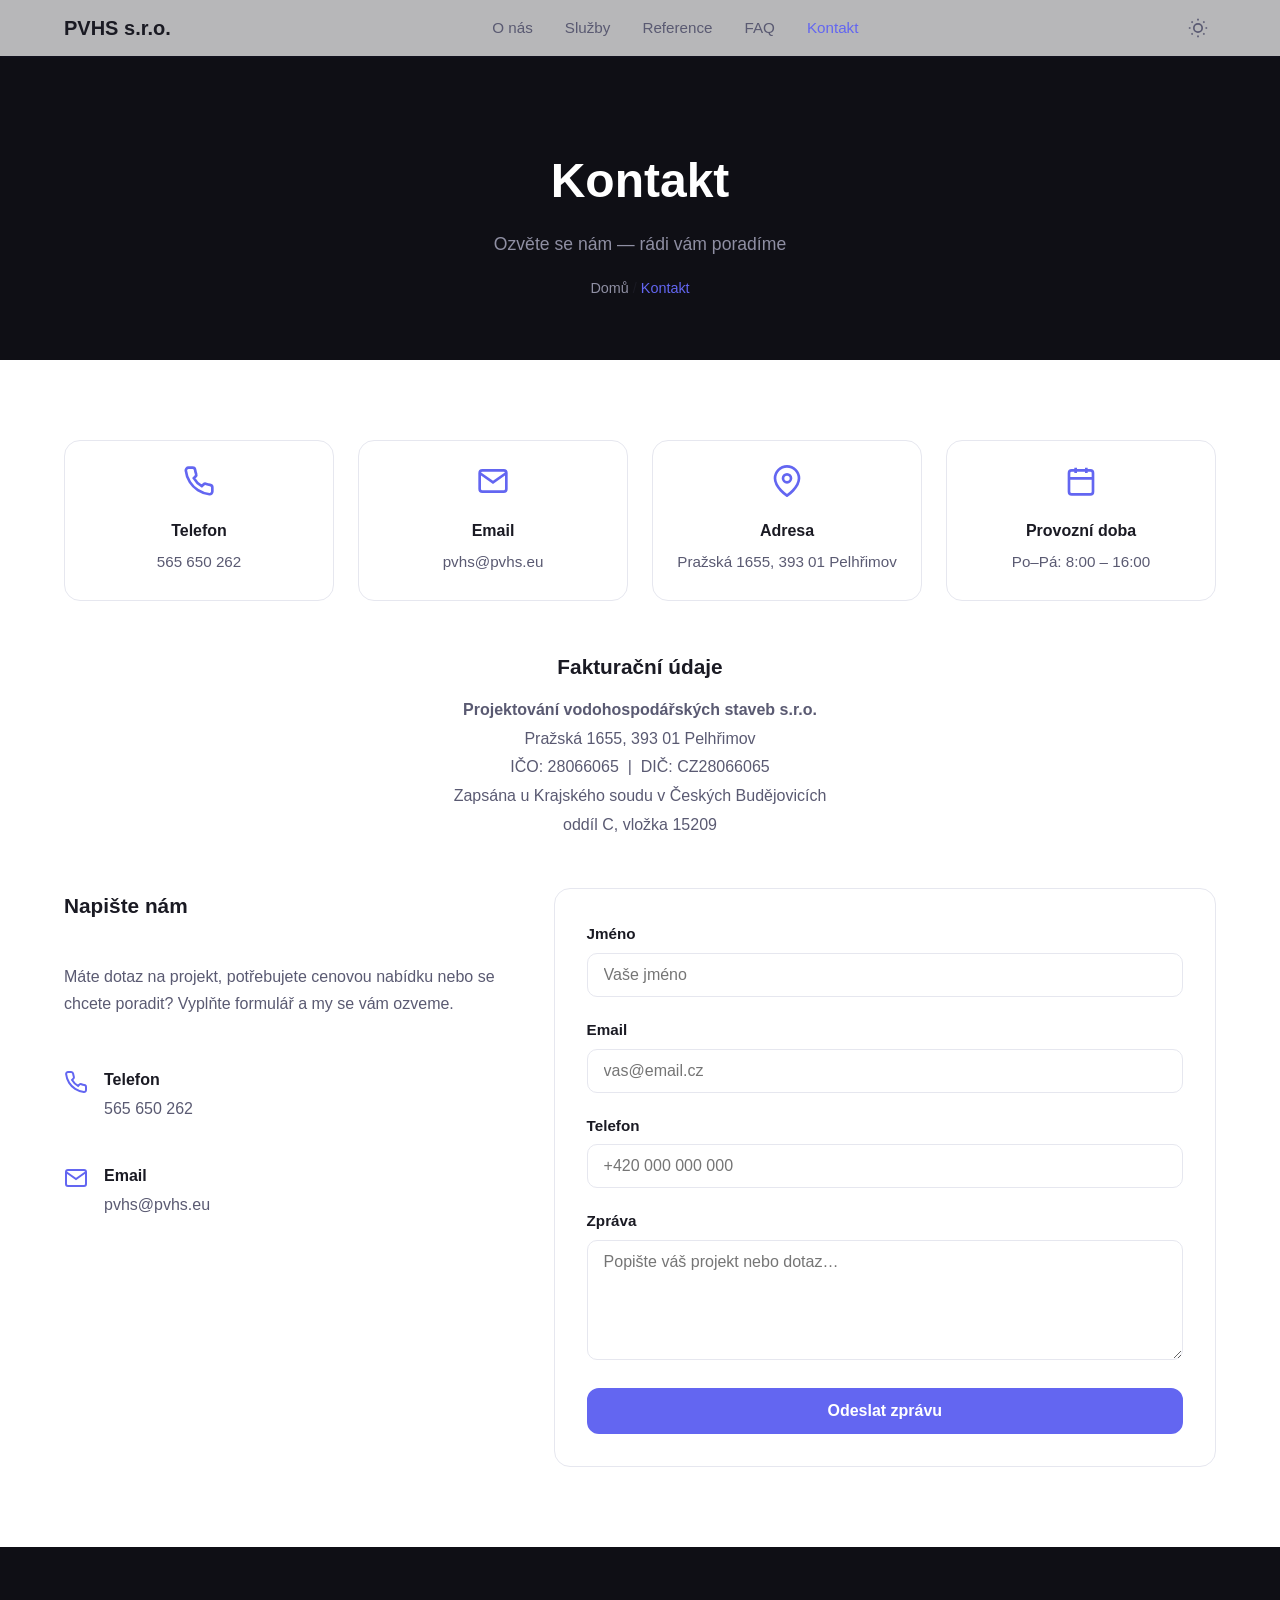
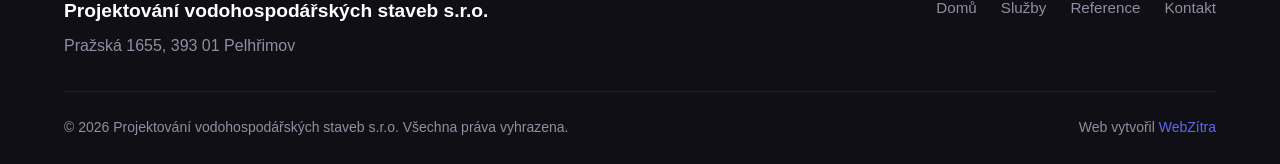
==== kontakt.html @ a027e767 "Demo: Vytvořen web pro Projektování vodohospodářských staveb s.r.o. - index.html: reálný obsah PVHS " ====
<!DOCTYPE html>
<html lang="cs">
<head>
    <meta charset="UTF-8">
    <meta name="viewport" content="width=device-width, initial-scale=1.0">
    <title>Kontakt — PVHS s.r.o.</title>
    <meta name="description" content="Kontaktujte Projektování vodohospodářských staveb s.r.o. — Pražská 1655, Pelhřimov. Telefon: 565 650 262, email: pvhs@pvhs.eu.">

    <meta property="og:title" content="Kontakt — PVHS s.r.o.">
    <meta property="og:description" content="Kontaktujte nás — Pražská 1655, Pelhřimov. Tel: 565 650 262.">
    <meta property="og:type" content="website">
    <meta property="og:url" content="https://wz-demo-projektovani-vodohospodarskych.netlify.app/kontakt.html">
    <meta property="og:locale" content="cs_CZ">

    <link rel="icon" href="favicon.svg" type="image/svg+xml">
    <meta name="theme-color" content="#6366f1">
    <link rel="stylesheet" href="css/style.css">

    <script>
        (function(){var t=localStorage.getItem('theme');if(t==='dark'||(t!=='light'&&matchMedia('(prefers-color-scheme:dark)').matches))document.documentElement.setAttribute('data-theme','dark')})();
    </script>
</head>
<body>
    <a href="#main" class="skip-nav">Přeskočit na obsah</a>

    <!-- ═══ NAVBAR ═══ -->
    <nav class="navbar scrolled" id="navbar">
        <div class="container nav-container">
            <a href="/" class="nav-logo">PVHS s.r.o.</a>
            <ul class="nav-menu" id="nav-menu">
                <li><a href="/#o-nas" class="nav-link">O&nbsp;nás</a></li>
                <li><a href="/#sluzby" class="nav-link">Služby</a></li>
                <li><a href="reference.html" class="nav-link">Reference</a></li>
                <li><a href="/#faq" class="nav-link">FAQ</a></li>
                <li><a href="kontakt.html" class="nav-link" style="color: var(--primary)">Kontakt</a></li>
            </ul>
            <div class="nav-actions">
                <button class="theme-toggle" id="theme-toggle" aria-label="Přepnout tmavý/světlý režim">
                    <svg class="icon-sun" width="20" height="20" viewBox="0 0 24 24" fill="none" stroke="currentColor" stroke-width="2"><circle cx="12" cy="12" r="5"/><path d="M12 1v2M12 21v2M4.22 4.22l1.42 1.42M18.36 18.36l1.42 1.42M1 12h2M21 12h2M4.22 19.78l1.42-1.42M18.36 5.64l1.42-1.42"/></svg>
                    <svg class="icon-moon" width="20" height="20" viewBox="0 0 24 24" fill="none" stroke="currentColor" stroke-width="2"><path d="M21 12.79A9 9 0 1111.21 3a7 7 0 009.79 9.79z"/></svg>
                </button>
                <button class="nav-toggle" id="nav-toggle" aria-label="Menu">
                    <span></span><span></span><span></span>
                </button>
            </div>
        </div>
    </nav>

    <!-- ═══ PAGE HEADER ═══ -->
    <header class="page-header">
        <div class="container">
            <h1>Kontakt</h1>
            <p>Ozvěte se nám — rádi vám poradíme</p>
            <div class="breadcrumb">
                <a href="/">Domů</a> / <span>Kontakt</span>
            </div>
        </div>
    </header>

    <!-- ═══ MAIN ═══ -->
    <main class="section" id="main">
        <div class="container">
            <!-- Contact detail cards -->
            <div class="contact-details">
                <div class="contact-detail-card" data-animate>
                    <svg width="32" height="32" viewBox="0 0 24 24" fill="none" stroke="currentColor" stroke-width="2"><path d="M22 16.92v3a2 2 0 01-2.18 2 19.79 19.79 0 01-8.63-3.07 19.5 19.5 0 01-6-6 19.79 19.79 0 01-3.07-8.67A2 2 0 014.11 2h3a2 2 0 012 1.72c.127.96.361 1.903.7 2.81a2 2 0 01-.45 2.11L8.09 9.91a16 16 0 006 6l1.27-1.27a2 2 0 012.11-.45c.907.339 1.85.573 2.81.7A2 2 0 0122 16.92z"/></svg>
                    <strong>Telefon</strong>
                    <a href="tel:+420565650262">565 650 262</a>
                </div>
                <div class="contact-detail-card" data-animate>
                    <svg width="32" height="32" viewBox="0 0 24 24" fill="none" stroke="currentColor" stroke-width="2"><path d="M4 4h16c1.1 0 2 .9 2 2v12c0 1.1-.9 2-2 2H4c-1.1 0-2-.9-2-2V6c0-1.1.9-2 2-2z"/><path d="M22 6l-10 7L2 6"/></svg>
                    <strong>Email</strong>
                    <a href="mailto:pvhs@pvhs.eu">pvhs@pvhs.eu</a>
                </div>
                <div class="contact-detail-card" data-animate>
                    <svg width="32" height="32" viewBox="0 0 24 24" fill="none" stroke="currentColor" stroke-width="2"><path d="M21 10c0 7-9 13-9 13s-9-6-9-13a9 9 0 0118 0z"/><circle cx="12" cy="10" r="3"/></svg>
                    <strong>Adresa</strong>
                    <span>Pražská 1655, 393&nbsp;01 Pelhřimov</span>
                </div>
                <div class="contact-detail-card" data-animate>
                    <svg width="32" height="32" viewBox="0 0 24 24" fill="none" stroke="currentColor" stroke-width="2"><rect x="3" y="4" width="18" height="18" rx="2"/><path d="M16 2v4M8 2v4M3 10h18"/></svg>
                    <strong>Provozní doba</strong>
                    <span>Po–Pá: 8:00 – 16:00</span>
                </div>
            </div>

            <!-- Firemní údaje -->
            <div style="max-width: 600px; margin: 0 auto 48px; text-align: center;">
                <h2 style="font-size: 1.3rem; margin-bottom: 12px;">Fakturační údaje</h2>
                <p style="color: var(--text-muted); line-height: 1.8;">
                    <strong>Projektování vodohospodářských staveb s.r.o.</strong><br>
                    Pražská 1655, 393&nbsp;01 Pelhřimov<br>
                    IČO: 28066065 &nbsp;|&nbsp; DIČ: CZ28066065<br>
                    Zapsána u&nbsp;Krajského soudu v&nbsp;Českých Budějovicích<br>
                    oddíl C, vložka 15209
                </p>
            </div>

            <!-- Contact form -->
            <div class="contact-grid">
                <div class="contact-info">
                    <h2 style="font-size: 1.3rem; margin-bottom: 16px;">Napište nám</h2>
                    <p style="color: var(--text-muted); margin-bottom: 24px;">Máte dotaz na projekt, potřebujete cenovou nabídku nebo se chcete poradit? Vyplňte formulář a&nbsp;my se vám ozveme.</p>
                    <div class="contact-item">
                        <svg width="24" height="24" viewBox="0 0 24 24" fill="none" stroke="currentColor" stroke-width="2"><path d="M22 16.92v3a2 2 0 01-2.18 2 19.79 19.79 0 01-8.63-3.07 19.5 19.5 0 01-6-6 19.79 19.79 0 01-3.07-8.67A2 2 0 014.11 2h3a2 2 0 012 1.72c.127.96.361 1.903.7 2.81a2 2 0 01-.45 2.11L8.09 9.91a16 16 0 006 6l1.27-1.27a2 2 0 012.11-.45c.907.339 1.85.573 2.81.7A2 2 0 0122 16.92z"/></svg>
                        <div>
                            <strong>Telefon</strong>
                            <a href="tel:+420565650262">565 650 262</a>
                        </div>
                    </div>
                    <div class="contact-item" style="margin-top: 16px;">
                        <svg width="24" height="24" viewBox="0 0 24 24" fill="none" stroke="currentColor" stroke-width="2"><path d="M4 4h16c1.1 0 2 .9 2 2v12c0 1.1-.9 2-2 2H4c-1.1 0-2-.9-2-2V6c0-1.1.9-2 2-2z"/><path d="M22 6l-10 7L2 6"/></svg>
                        <div>
                            <strong>Email</strong>
                            <a href="mailto:pvhs@pvhs.eu">pvhs@pvhs.eu</a>
                        </div>
                    </div>
                </div>
                <form class="contact-form" name="demo-kontakt" method="POST" data-netlify="true" netlify-honeypot="bot-field">
                    <input type="hidden" name="bot-field">
                    <input type="hidden" name="form-name" value="demo-kontakt">
                    <div class="form-group">
                        <label for="name">Jméno</label>
                        <input type="text" id="name" name="name" required placeholder="Vaše jméno">
                    </div>
                    <div class="form-group">
                        <label for="email">Email</label>
                        <input type="email" id="email" name="email" required placeholder="vas@email.cz">
                    </div>
                    <div class="form-group">
                        <label for="phone">Telefon</label>
                        <input type="tel" id="phone" name="phone" placeholder="+420 000 000 000">
                    </div>
                    <div class="form-group">
                        <label for="message">Zpráva</label>
                        <textarea id="message" name="message" rows="5" required placeholder="Popište váš projekt nebo dotaz…"></textarea>
                    </div>
                    <button type="submit" class="btn btn-primary btn-full">Odeslat zprávu</button>
                </form>
            </div>
        </div>
    </main>

    <!-- ═══ FOOTER ═══ -->
    <footer class="footer">
        <div class="container">
            <div class="footer-content">
                <div class="footer-brand">
                    <strong>Projektování vodohospodářských staveb s.r.o.</strong>
                    <p>Pražská 1655, 393&nbsp;01 Pelhřimov</p>
                </div>
                <div class="footer-links">
                    <a href="/">Domů</a>
                    <a href="/#sluzby">Služby</a>
                    <a href="reference.html">Reference</a>
                    <a href="kontakt.html">Kontakt</a>
                </div>
            </div>
            <div class="footer-bottom">
                <p>&copy; 2026 Projektování vodohospodářských staveb s.r.o. Všechna práva vyhrazena.</p>
                <p class="footer-credit">Web vytvořil <a href="https://webzitra.cz" target="_blank" rel="noopener">WebZítra</a></p>
            </div>
        </div>
    </footer>

    <script src="js/main.js"></script>
</body>
</html>
---- css/style.css ----
/* ═══ FIRMA TEMPLATE — WebZítra ═══ */
/* Production-ready, Lighthouse 90+, mobile-first, dark/light mode */

/* ── CSS Custom Properties ── */
:root {
    /* Primary colors */
    --primary: #6366f1;
    --primary-hover: #3438ed;
    --primary-light: rgba(99, 102, 241, 0.10);
    --primary-glow: rgba(99, 102, 241, 0.25);
    --primary-dark: #1419e4;
    --primary-rgb: 99, 102, 241;
    --primary-accessible: #5e61f1;

    /* Light theme */
    --bg: #ffffff;
    --bg-alt: #f6f6f9;
    --bg-dark: #0f0f15;
    --bg-dark-2: #1a1a23;
    --surface: #ffffff;
    --surface-glass: rgba(255, 255, 255, 0.7);
    --text: #1a1a23;
    --text-muted: #5a5a72;
    --text-dark: #e7e7ee;
    --text-dark-muted: #8f8fa3;
    --text-on-primary: #ffffff;
    --border: #e6e7ef;
    --border-glass: rgba(99, 102, 241, 0.08);
    --white: #ffffff;

    /* Typography */
    --font: -apple-system, BlinkMacSystemFont, 'Segoe UI', Roboto, sans-serif;
    --font-mono: 'SF Mono', Monaco, 'Cascadia Code', monospace;

    /* Spacing */
    --section-pad: 80px;
    --container-max: 1200px;

    /* Transitions */
    --transition: 0.3s ease;

    /* Shadows */
    --shadow-sm: 0 1px 3px rgba(99, 102, 241, 0.06);
    --shadow-md: 0 4px 16px rgba(99, 102, 241, 0.08);
    --shadow-lg: 0 12px 32px rgba(99, 102, 241, 0.12);
    --shadow-card: 0 4px 24px rgba(0, 0, 0, 0.06);

    /* Glows */
    --glow-button: 0 8px 24px rgba(99, 102, 241, 0.35);
    --glow-button-sm: 0 0 20px rgba(99, 102, 241, 0.15);
}

/* ── Dark Theme ── */
[data-theme="dark"] {
    --bg: #0f0f15;
    --bg-alt: #1a1a23;
    --surface: #1a1a23;
    --surface-glass: rgba(26, 26, 35, 0.75);
    --text: #e7e7ee;
    --text-muted: #8f8fa3;
    --border: rgba(99, 102, 241, 0.08);
    --border-glass: rgba(99, 102, 241, 0.15);
    --shadow-sm: 0 1px 3px rgba(0, 0, 0, 0.3);
    --shadow-md: 0 4px 16px rgba(0, 0, 0, 0.3);
    --shadow-lg: 0 12px 32px rgba(0, 0, 0, 0.4);
    --shadow-card: 0 4px 24px rgba(0, 0, 0, 0.25);
}

/* ── Reset ── */
*, *::before, *::after { margin: 0; padding: 0; box-sizing: border-box; }
html { scroll-behavior: smooth; scroll-padding-top: 80px; }
body {
    font-family: var(--font);
    line-height: 1.7;
    color: var(--text);
    background: var(--bg);
    transition: background var(--transition), color var(--transition);
    -webkit-font-smoothing: antialiased;
}
img { max-width: 100%; height: auto; display: block; }
a { color: var(--primary); text-decoration: none; transition: color var(--transition); }
a:hover { color: var(--primary-hover); }

/* ── Container ── */
.container { max-width: var(--container-max); margin: 0 auto; padding: 0 24px; }

/* ── Buttons ── */
.btn {
    display: inline-flex;
    align-items: center;
    justify-content: center;
    gap: 8px;
    padding: 12px 28px;
    border-radius: 12px;
    font-size: 1rem;
    font-weight: 600;
    border: 2px solid transparent;
    cursor: pointer;
    transition: all var(--transition);
    text-decoration: none;
}
.btn-primary { background: var(--primary); color: var(--text-on-primary); border-color: var(--primary); }
.btn-primary:hover { background: var(--primary-hover); border-color: var(--primary-hover); color: var(--text-on-primary); transform: translateY(-2px); box-shadow: 0 8px 24px var(--glow-button); }
.btn-outline { background: transparent; color: var(--primary); border-color: var(--primary); }
.btn-outline:hover { background: var(--primary); color: var(--text-on-primary); transform: translateY(-2px); }
.btn-full { width: 100%; }
.btn-small { padding: 8px 16px; font-size: 0.875rem; border-radius: 8px; }

/* ═══ NAVBAR ═══ */
.navbar {
    position: fixed;
    top: 0;
    left: 0;
    right: 0;
    z-index: 1000;
    padding: 16px 0;
    transition: all var(--transition);
    background: transparent;
}
.navbar.scrolled {
    background: var(--surface-glass);
    backdrop-filter: blur(16px);
    -webkit-backdrop-filter: blur(16px);
    box-shadow: var(--shadow-sm);
    padding: 10px 0;
}
[data-theme="dark"] .navbar.scrolled {
    background: var(--surface-glass);
}
.nav-container { display: flex; align-items: center; justify-content: space-between; }
.nav-logo { font-size: 1.25rem; font-weight: 800; color: var(--text); }
.nav-logo:hover { color: var(--primary); }
.nav-menu { display: flex; list-style: none; gap: 32px; }
.nav-link { color: var(--text-muted); font-weight: 500; font-size: 0.95rem; transition: color var(--transition); }
.nav-link:hover { color: var(--primary); }
.nav-actions { display: flex; align-items: center; gap: 8px; }

/* Theme Toggle */
.theme-toggle {
    background: none;
    border: none;
    cursor: pointer;
    color: var(--text-muted);
    padding: 8px;
    border-radius: 8px;
    transition: all var(--transition);
    display: flex;
    align-items: center;
}
.theme-toggle:hover { color: var(--primary); background: var(--primary-light); }
.icon-moon { display: none; }
[data-theme="dark"] .icon-sun { display: none; }
[data-theme="dark"] .icon-moon { display: block; }

/* Hamburger */
.nav-toggle {
    display: none;
    flex-direction: column;
    gap: 5px;
    background: none;
    border: none;
    cursor: pointer;
    padding: 8px;
}
.nav-toggle span { display: block; width: 24px; height: 2px; background: var(--text); transition: all var(--transition); border-radius: 2px; }
.nav-toggle.active span:nth-child(1) { transform: rotate(45deg) translate(5px, 5px); }
.nav-toggle.active span:nth-child(2) { opacity: 0; }
.nav-toggle.active span:nth-child(3) { transform: rotate(-45deg) translate(5px, -5px); }

/* ═══ HERO ═══ */
.hero {
    min-height: 100vh;
    display: flex;
    align-items: center;
    padding: 120px 0 80px;
    background: linear-gradient(to bottom, rgba(15, 15, 21, 0.5), rgba(15, 15, 21, 0.75)), url('../img/photo-7.jpg') center/cover no-repeat;
    position: relative;
}
.hero-content { max-width: 700px; }
.hero-title { font-size: clamp(2.5rem, 6vw, 4rem); font-weight: 800; line-height: 1.1; margin-bottom: 16px; color: #fff; }
.hero-subtitle { font-size: clamp(1.1rem, 2vw, 1.4rem); color: var(--primary); font-weight: 600; margin-bottom: 16px; }
[data-theme="dark"] .hero-subtitle { color: #a5b4fc; }
.hero-text { font-size: 1.1rem; color: rgba(255, 255, 255, 0.8); margin-bottom: 32px; max-width: 560px; }
.hero-cta { display: flex; gap: 16px; flex-wrap: wrap; }
.hero .btn-outline { color: #fff; border-color: rgba(255, 255, 255, 0.5); }
.hero .btn-outline:hover { background: #fff; color: var(--primary); border-color: #fff; }

/* ═══ SECTIONS ═══ */
.section { padding: var(--section-pad) 0; }
.section-dark { background: var(--bg-dark); color: var(--text-dark); }
.section-title { font-size: clamp(1.8rem, 4vw, 2.5rem); font-weight: 800; text-align: center; margin-bottom: 8px; }
.section-dark .section-title { color: var(--white); }
.section-subtitle { text-align: center; color: var(--text-muted); font-size: 1.1rem; margin-bottom: 48px; }
.section-dark .section-subtitle { color: var(--text-dark-muted); }

/* ═══ ABOUT ═══ */
.about-grid { display: grid; grid-template-columns: 1fr 1fr; gap: 48px; align-items: center; }
.about-text p { color: var(--text-muted); margin-bottom: 16px; font-size: 1.05rem; }
.about-stats { display: flex; gap: 32px; margin-top: 32px; }
.stat { text-align: center; }
.stat-number { display: block; font-size: 2rem; font-weight: 800; color: var(--primary); }
.stat-label { font-size: 0.875rem; color: var(--text-muted); }
.about-image img { border-radius: 16px; box-shadow: var(--shadow-lg); }

/* ═══ SERVICES ═══ */
.services-grid { display: grid; grid-template-columns: repeat(3, 1fr); gap: 24px; }
.service-card {
    background: var(--bg-dark-2);
    border: 1px solid rgba(99, 102, 241, 0.15);
    border-radius: 16px;
    padding: 32px;
    transition: all var(--transition);
    position: relative;
    overflow: hidden;
}
.service-card::before {
    content: '';
    position: absolute;
    inset: 0;
    border-radius: 16px;
    background: radial-gradient(circle at 50% 0%, var(--primary-glow) 0%, transparent 60%);
    opacity: 0;
    transition: opacity var(--transition);
}
.service-card:hover { border-color: var(--primary); transform: translateY(-4px); box-shadow: var(--shadow-lg); }
.service-card:hover::before { opacity: 1; }
.service-icon { color: var(--primary); margin-bottom: 16px; }
.service-card h3 { color: var(--white); font-size: 1.2rem; margin-bottom: 8px; position: relative; }
.service-card p { color: var(--text-dark-muted); font-size: 0.95rem; line-height: 1.6; position: relative; }

/* ═══ PORTFOLIO ═══ */
.portfolio-grid { display: grid; grid-template-columns: repeat(3, 1fr); gap: 24px; }
.portfolio-card {
    border-radius: 16px;
    overflow: hidden;
    background: var(--surface);
    border: 1px solid var(--border);
    transition: all var(--transition);
}
.portfolio-card:hover { transform: translateY(-4px); box-shadow: var(--shadow-lg); }
.portfolio-card img { width: 100%; aspect-ratio: 3/2; object-fit: cover; }
.portfolio-info { padding: 20px; }
.portfolio-info h3 { font-size: 1.1rem; margin-bottom: 4px; }
.portfolio-info p { color: var(--text-muted); font-size: 0.9rem; }

/* ═══ FAQ ═══ */
.faq-list { max-width: 720px; margin: 0 auto; }
.faq-item {
    border: 1px solid rgba(99, 102, 241, 0.15);
    border-radius: 12px;
    margin-bottom: 12px;
    overflow: hidden;
    transition: all var(--transition);
}
.faq-item[open] { border-color: var(--primary); }
.faq-question {
    padding: 20px 24px;
    font-weight: 600;
    cursor: pointer;
    list-style: none;
    display: flex;
    align-items: center;
    justify-content: space-between;
    color: var(--white);
}
.faq-question::-webkit-details-marker { display: none; }
.faq-question::after { content: '+'; font-size: 1.5rem; color: var(--primary); transition: transform var(--transition); }
.faq-item[open] .faq-question::after { content: '−'; }
.faq-answer { padding: 0 24px 20px; color: var(--text-dark-muted); }

/* ═══ CONTACT ═══ */
.contact-grid { display: grid; grid-template-columns: 1fr 1.5fr; gap: 48px; }
.contact-info { display: flex; flex-direction: column; gap: 24px; }
.contact-item { display: flex; align-items: flex-start; gap: 16px; }
.contact-item svg { color: var(--primary); flex-shrink: 0; margin-top: 4px; }
.contact-item strong { display: block; margin-bottom: 2px; }
.contact-item a { color: var(--text-muted); }
.contact-item span { color: var(--text-muted); }
.contact-form {
    background: var(--surface);
    border: 1px solid var(--border);
    border-radius: 16px;
    padding: 32px;
}
.form-group { margin-bottom: 20px; }
.form-group label { display: block; font-weight: 600; margin-bottom: 6px; font-size: 0.95rem; }
.form-group input,
.form-group textarea {
    width: 100%;
    padding: 12px 16px;
    border: 1px solid var(--border);
    border-radius: 10px;
    font-size: 1rem;
    font-family: var(--font);
    background: var(--bg);
    color: var(--text);
    transition: border-color var(--transition);
}
.form-group input:focus,
.form-group textarea:focus { outline: none; border-color: var(--primary); box-shadow: 0 0 0 3px var(--primary-light); }
.form-group textarea { resize: vertical; min-height: 120px; }

/* ═══ FOOTER ═══ */
.footer { background: var(--bg-dark); color: var(--text-dark-muted); padding: 48px 0 24px; }
.footer-content { display: flex; justify-content: space-between; align-items: flex-start; margin-bottom: 32px; }
.footer-brand strong { color: var(--white); font-size: 1.2rem; display: block; margin-bottom: 4px; }
.footer-links { display: flex; gap: 24px; }
.footer-links a { color: var(--text-dark-muted); font-size: 0.95rem; }
.footer-links a:hover { color: var(--primary); }
.footer-bottom { border-top: 1px solid rgba(99, 102, 241, 0.15); padding-top: 24px; display: flex; justify-content: space-between; font-size: 0.875rem; }
.footer-credit a { color: var(--primary); }

/* ═══ COOKIE BANNER ═══ */
.cookie-banner {
    position: fixed;
    bottom: 24px;
    left: 24px;
    right: 24px;
    max-width: 480px;
    background: var(--surface);
    border: 1px solid var(--border);
    border-radius: 16px;
    padding: 20px 24px;
    box-shadow: var(--shadow-lg);
    z-index: 10000;
    display: flex;
    flex-direction: column;
    gap: 12px;
}
.cookie-banner p { font-size: 0.9rem; color: var(--text-muted); }
.cookie-actions { display: flex; gap: 8px; }

/* ═══ ACCESSIBILITY ═══ */
.btn:focus-visible, .nav-link:focus-visible, .theme-toggle:focus-visible, .nav-toggle:focus-visible {
    outline: 2px solid var(--primary);
    outline-offset: 2px;
}
a:focus-visible {
    outline: 2px solid var(--primary);
    outline-offset: 2px;
    border-radius: 2px;
}
.skip-nav {
    position: absolute;
    top: -100%;
    left: 16px;
    background: var(--primary);
    color: var(--text-on-primary);
    padding: 8px 16px;
    border-radius: 8px;
    font-weight: 600;
    z-index: 10001;
    transition: top 0.2s;
}
.skip-nav:focus {
    top: 12px;
    color: var(--text-on-primary);
}

/* ═══ SCROLL ANIMATIONS ═══ */
[data-animate] { opacity: 0; transform: translateY(24px); transition: opacity 0.6s ease, transform 0.6s ease; }
[data-animate].visible { opacity: 1; transform: translateY(0); }

/* ═══ RESPONSIVE ═══ */
@media (max-width: 1024px) {
    .services-grid { grid-template-columns: repeat(2, 1fr); }
    .portfolio-grid { grid-template-columns: repeat(2, 1fr); }
}

@media (max-width: 768px) {
    :root { --section-pad: 60px; }

    .nav-menu {
        position: fixed;
        top: 0;
        right: -100%;
        width: 280px;
        height: 100vh;
        background: var(--bg);
        flex-direction: column;
        padding: 80px 32px 32px;
        gap: 16px;
        transition: right var(--transition);
        box-shadow: var(--shadow-lg);
    }
    [data-theme="dark"] .nav-menu { background: var(--bg-dark); }
    .nav-menu.active { right: 0; }
    .nav-link { font-size: 1.1rem; }
    .nav-toggle { display: flex; }

    .hero { min-height: auto; padding: 120px 0 60px; }
    .hero-title { font-size: 2.2rem; }
    .hero-cta { flex-direction: column; }
    .hero-cta .btn { width: 100%; }

    .about-grid { grid-template-columns: 1fr; gap: 32px; }
    .about-image { order: -1; }
    .about-stats { justify-content: center; }

    .services-grid { grid-template-columns: 1fr; }
    .portfolio-grid { grid-template-columns: 1fr; }
    .contact-grid { grid-template-columns: 1fr; gap: 32px; }

    .footer-content { flex-direction: column; gap: 24px; }
    .footer-links { flex-wrap: wrap; gap: 16px; }
    .footer-bottom { flex-direction: column; gap: 8px; text-align: center; }
}

@media (max-width: 480px) {
    .container { padding: 0 16px; }
    .hero-title { font-size: 1.8rem; }
    .about-stats { flex-direction: column; gap: 16px; }
    .service-card { padding: 24px; }
    .contact-form { padding: 24px; }
}

/* ═══ SUBPAGES ═══ */
.page-header {
    padding: 140px 0 60px;
    background: var(--bg-dark);
    text-align: center;
}
.page-header h1 {
    font-size: clamp(2rem, 5vw, 3rem);
    font-weight: 800;
    color: #fff;
    margin-bottom: 8px;
}
.page-header p {
    color: var(--text-dark-muted);
    font-size: 1.1rem;
}
.page-header .breadcrumb {
    margin-top: 16px;
    font-size: 0.9rem;
}
.page-header .breadcrumb a {
    color: var(--text-dark-muted);
}
.page-header .breadcrumb a:hover {
    color: var(--primary);
}
.page-header .breadcrumb span {
    color: var(--primary);
}

/* Reference category section */
.ref-category {
    margin-bottom: 48px;
}
.ref-category h2 {
    font-size: 1.5rem;
    font-weight: 700;
    margin-bottom: 8px;
    color: var(--text);
}
.ref-category > p {
    color: var(--text-muted);
    margin-bottom: 24px;
}
.ref-gallery {
    display: grid;
    grid-template-columns: repeat(auto-fill, minmax(280px, 1fr));
    gap: 16px;
    margin-bottom: 16px;
}
.ref-gallery img {
    border-radius: 12px;
    width: 100%;
    aspect-ratio: 3/2;
    object-fit: cover;
    transition: transform var(--transition), box-shadow var(--transition);
}
.ref-gallery img:hover {
    transform: scale(1.02);
    box-shadow: var(--shadow-lg);
}
.ref-list {
    list-style: none;
    display: grid;
    grid-template-columns: repeat(auto-fill, minmax(320px, 1fr));
    gap: 8px;
}
.ref-list li {
    padding: 10px 16px;
    background: var(--bg-alt);
    border-radius: 8px;
    font-size: 0.95rem;
    color: var(--text-muted);
    border: 1px solid var(--border);
    transition: border-color var(--transition);
}
.ref-list li:hover {
    border-color: var(--primary);
}

/* Contact page details */
.contact-details {
    display: grid;
    grid-template-columns: repeat(auto-fit, minmax(250px, 1fr));
    gap: 24px;
    margin-bottom: 48px;
}
.contact-detail-card {
    background: var(--surface);
    border: 1px solid var(--border);
    border-radius: 16px;
    padding: 24px;
    text-align: center;
    transition: all var(--transition);
}
.contact-detail-card:hover {
    border-color: var(--primary);
    transform: translateY(-2px);
    box-shadow: var(--shadow-md);
}
.contact-detail-card svg {
    color: var(--primary);
    margin-bottom: 12px;
}
.contact-detail-card strong {
    display: block;
    font-size: 1rem;
    margin-bottom: 4px;
}
.contact-detail-card span,
.contact-detail-card a {
    color: var(--text-muted);
    font-size: 0.95rem;
}

/* Back to top link */
.back-link {
    display: inline-flex;
    align-items: center;
    gap: 6px;
    margin-bottom: 24px;
    font-weight: 500;
    font-size: 0.95rem;
}

@media (max-width: 768px) {
    .ref-list { grid-template-columns: 1fr; }
    .ref-gallery { grid-template-columns: repeat(auto-fill, minmax(200px, 1fr)); }
}
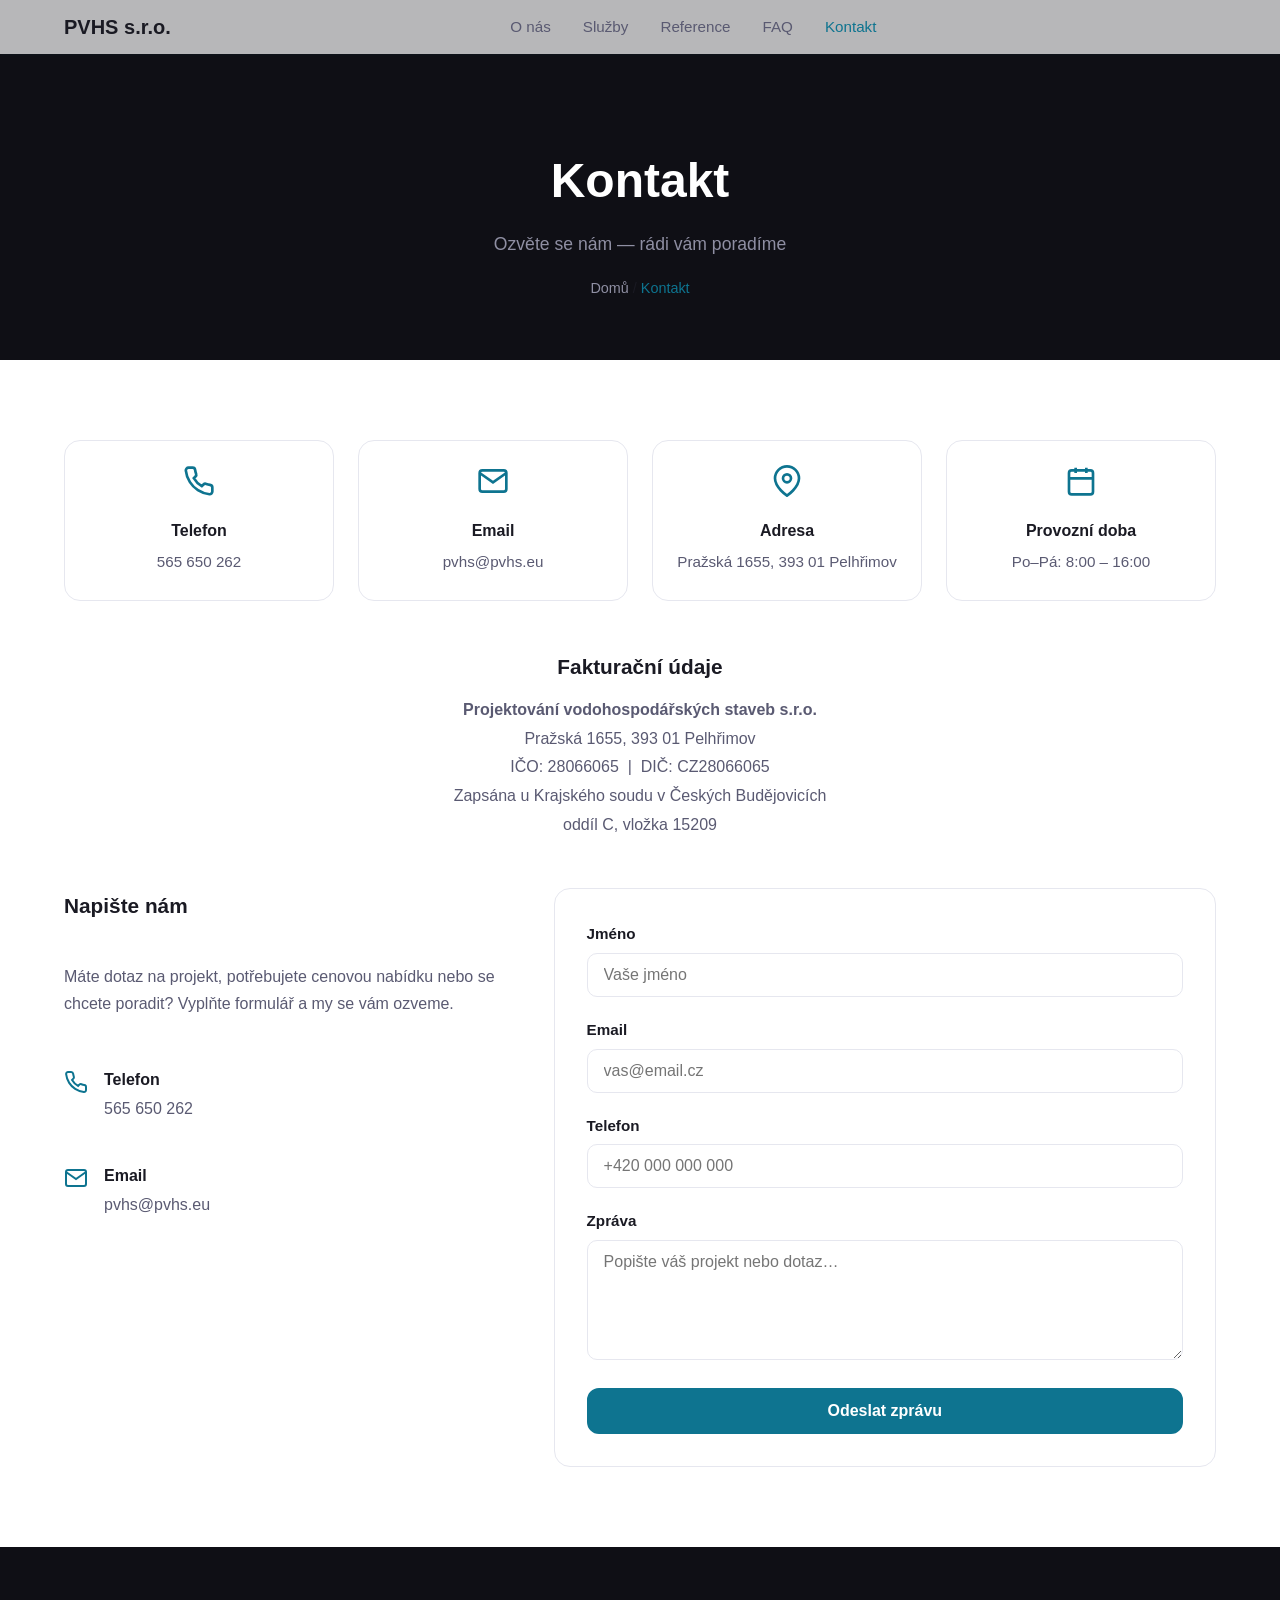
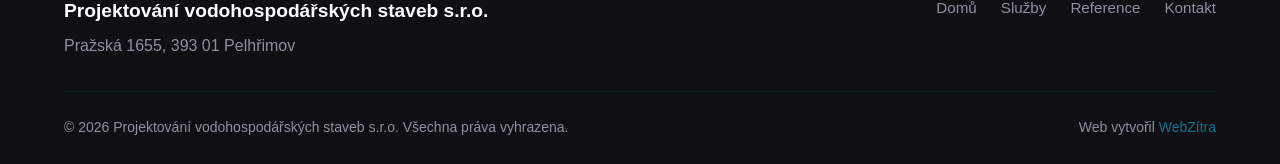
==== commit b6a63799: "Teal redesign: vodohospodářské barvy, nový hero, proces timeline - Barvy: fialová (#6366f1) → teal (" ====
--- a/kontakt.html
+++ b/kontakt.html
@@ -10,15 +10,18 @@
     <meta property="og:description" content="Kontaktujte nás — Pražská 1655, Pelhřimov. Tel: 565 650 262.">
     <meta property="og:type" content="website">
     <meta property="og:url" content="https://wz-demo-projektovani-vodohospodarskych.netlify.app/kontakt.html">
+    <meta property="og:image" content="https://wz-demo-projektovani-vodohospodarskych.netlify.app/img/og-image.jpg">
     <meta property="og:locale" content="cs_CZ">
 
+    <link rel="icon" href="favicon.ico" sizes="48x48">
+    <link rel="icon" href="img/favicon-32.png" sizes="32x32" type="image/png">
+    <link rel="icon" href="img/favicon-16.png" sizes="16x16" type="image/png">
     <link rel="icon" href="favicon.svg" type="image/svg+xml">
-    <meta name="theme-color" content="#6366f1">
-    <link rel="stylesheet" href="css/style.css">
+    <link rel="apple-touch-icon" href="img/apple-touch-icon.png">
+    <link rel="icon" href="img/favicon-192.png" sizes="192x192" type="image/png">
+    <meta name="theme-color" content="#0E7490">
+    <link rel="stylesheet" href="css/style.css?v=2">
 
-    <script>
-        (function(){var t=localStorage.getItem('theme');if(t==='dark'||(t!=='light'&&matchMedia('(prefers-color-scheme:dark)').matches))document.documentElement.setAttribute('data-theme','dark')})();
-    </script>
 </head>
 <body>
     <a href="#main" class="skip-nav">Přeskočit na obsah</a>
@@ -35,10 +38,6 @@
                 <li><a href="kontakt.html" class="nav-link" style="color: var(--primary)">Kontakt</a></li>
             </ul>
             <div class="nav-actions">
-                <button class="theme-toggle" id="theme-toggle" aria-label="Přepnout tmavý/světlý režim">
-                    <svg class="icon-sun" width="20" height="20" viewBox="0 0 24 24" fill="none" stroke="currentColor" stroke-width="2"><circle cx="12" cy="12" r="5"/><path d="M12 1v2M12 21v2M4.22 4.22l1.42 1.42M18.36 18.36l1.42 1.42M1 12h2M21 12h2M4.22 19.78l1.42-1.42M18.36 5.64l1.42-1.42"/></svg>
-                    <svg class="icon-moon" width="20" height="20" viewBox="0 0 24 24" fill="none" stroke="currentColor" stroke-width="2"><path d="M21 12.79A9 9 0 1111.21 3a7 7 0 009.79 9.79z"/></svg>
-                </button>
                 <button class="nav-toggle" id="nav-toggle" aria-label="Menu">
                     <span></span><span></span><span></span>
                 </button>
@@ -163,6 +162,12 @@
         </div>
     </footer>
 
+    <!-- ═══ SCROLL TO TOP ═══ -->
+    <button class="scroll-top" id="scroll-top" aria-label="Nahoru">
+        <svg width="20" height="20" viewBox="0 0 24 24" fill="none" stroke="currentColor" stroke-width="2.5"><path d="M18 15l-6-6-6 6"/></svg>
+    </button>
+
+    <noscript><style>[data-animate]{opacity:1;transform:none}</style></noscript>
     <script src="js/main.js"></script>
 </body>
 </html>
--- a/css/style.css
+++ b/css/style.css
@@ -3,14 +3,14 @@
 
 /* ── CSS Custom Properties ── */
 :root {
-    /* Primary colors */
-    --primary: #6366f1;
-    --primary-hover: #3438ed;
-    --primary-light: rgba(99, 102, 241, 0.10);
-    --primary-glow: rgba(99, 102, 241, 0.25);
-    --primary-dark: #1419e4;
-    --primary-rgb: 99, 102, 241;
-    --primary-accessible: #5e61f1;
+    /* Primary colors — teal/water theme (brand: #6AAEBE) */
+    --primary: #0E7490;
+    --primary-hover: #0A5E75;
+    --primary-light: rgba(14, 116, 144, 0.10);
+    --primary-glow: rgba(14, 116, 144, 0.25);
+    --primary-dark: #074050;
+    --primary-rgb: 14, 116, 144;
+    --primary-accessible: #0D6B84;
 
     /* Light theme */
     --bg: #ffffff;
@@ -25,7 +25,7 @@
     --text-dark-muted: #8f8fa3;
     --text-on-primary: #ffffff;
     --border: #e6e7ef;
-    --border-glass: rgba(99, 102, 241, 0.08);
+    --border-glass: rgba(14, 116, 144, 0.08);
     --white: #ffffff;
 
     /* Typography */
@@ -40,14 +40,14 @@
     --transition: 0.3s ease;
 
     /* Shadows */
-    --shadow-sm: 0 1px 3px rgba(99, 102, 241, 0.06);
-    --shadow-md: 0 4px 16px rgba(99, 102, 241, 0.08);
-    --shadow-lg: 0 12px 32px rgba(99, 102, 241, 0.12);
+    --shadow-sm: 0 1px 3px rgba(14, 116, 144, 0.06);
+    --shadow-md: 0 4px 16px rgba(14, 116, 144, 0.08);
+    --shadow-lg: 0 12px 32px rgba(14, 116, 144, 0.12);
     --shadow-card: 0 4px 24px rgba(0, 0, 0, 0.06);
 
     /* Glows */
-    --glow-button: 0 8px 24px rgba(99, 102, 241, 0.35);
-    --glow-button-sm: 0 0 20px rgba(99, 102, 241, 0.15);
+    --glow-button: 0 8px 24px rgba(14, 116, 144, 0.35);
+    --glow-button-sm: 0 0 20px rgba(14, 116, 144, 0.15);
 }
 
 /* ── Dark Theme ── */
@@ -58,8 +58,8 @@
     --surface-glass: rgba(26, 26, 35, 0.75);
     --text: #e7e7ee;
     --text-muted: #8f8fa3;
-    --border: rgba(99, 102, 241, 0.08);
-    --border-glass: rgba(99, 102, 241, 0.15);
+    --border: rgba(14, 116, 144, 0.08);
+    --border-glass: rgba(14, 116, 144, 0.15);
     --shadow-sm: 0 1px 3px rgba(0, 0, 0, 0.3);
     --shadow-md: 0 4px 16px rgba(0, 0, 0, 0.3);
     --shadow-lg: 0 12px 32px rgba(0, 0, 0, 0.4);
@@ -128,29 +128,17 @@
     background: var(--surface-glass);
 }
 .nav-container { display: flex; align-items: center; justify-content: space-between; }
-.nav-logo { font-size: 1.25rem; font-weight: 800; color: var(--text); }
+.nav-logo { font-size: 1.25rem; font-weight: 800; color: #fff; transition: color var(--transition); }
 .nav-logo:hover { color: var(--primary); }
+.navbar.scrolled .nav-logo { color: var(--text); }
 .nav-menu { display: flex; list-style: none; gap: 32px; }
-.nav-link { color: var(--text-muted); font-weight: 500; font-size: 0.95rem; transition: color var(--transition); }
-.nav-link:hover { color: var(--primary); }
+.nav-link { color: rgba(255, 255, 255, 0.75); font-weight: 500; font-size: 0.95rem; transition: color var(--transition); }
+.nav-link:hover { color: #fff; }
+.navbar.scrolled .nav-link { color: var(--text-muted); }
+.navbar.scrolled .nav-link:hover { color: var(--primary); }
 .nav-actions { display: flex; align-items: center; gap: 8px; }
-
-/* Theme Toggle */
-.theme-toggle {
-    background: none;
-    border: none;
-    cursor: pointer;
-    color: var(--text-muted);
-    padding: 8px;
-    border-radius: 8px;
-    transition: all var(--transition);
-    display: flex;
-    align-items: center;
-}
-.theme-toggle:hover { color: var(--primary); background: var(--primary-light); }
-.icon-moon { display: none; }
-[data-theme="dark"] .icon-sun { display: none; }
-[data-theme="dark"] .icon-moon { display: block; }
+.nav-toggle span { background: #fff; }
+.navbar.scrolled .nav-toggle span { background: var(--text); }
 
 /* Hamburger */
 .nav-toggle {
@@ -173,40 +161,211 @@
     display: flex;
     align-items: center;
     padding: 120px 0 80px;
-    background: linear-gradient(to bottom, rgba(15, 15, 21, 0.5), rgba(15, 15, 21, 0.75)), url('../img/photo-7.jpg') center/cover no-repeat;
+    background: #061923;
     position: relative;
-}
-.hero-content { max-width: 700px; }
-.hero-title { font-size: clamp(2.5rem, 6vw, 4rem); font-weight: 800; line-height: 1.1; margin-bottom: 16px; color: #fff; }
-.hero-subtitle { font-size: clamp(1.1rem, 2vw, 1.4rem); color: var(--primary); font-weight: 600; margin-bottom: 16px; }
-[data-theme="dark"] .hero-subtitle { color: #a5b4fc; }
-.hero-text { font-size: 1.1rem; color: rgba(255, 255, 255, 0.8); margin-bottom: 32px; max-width: 560px; }
-.hero-cta { display: flex; gap: 16px; flex-wrap: wrap; }
+    overflow: hidden;
+}
+.hero::before {
+    content: '';
+    position: absolute;
+    inset: -8px;
+    background: url('../img/photo-8.jpg') center/cover no-repeat;
+    filter: blur(3px);
+    z-index: 0;
+}
+.hero::after {
+    content: '';
+    position: absolute;
+    inset: 0;
+    background: linear-gradient(180deg, rgba(6, 25, 35, 0.82) 0%, rgba(6, 30, 40, 0.5) 45%, rgba(6, 25, 35, 0.8) 100%);
+    z-index: 0;
+}
+.hero-content { max-width: 700px; position: relative; z-index: 1; filter: drop-shadow(0 8px 32px rgba(0, 0, 0, 0.4)); }
+.hero-title { font-size: clamp(2.5rem, 6vw, 4rem); font-weight: 800; line-height: 1.1; margin-bottom: 16px; color: #fff; text-shadow: 0 2px 12px rgba(0, 0, 0, 0.5), 0 4px 24px rgba(0, 0, 0, 0.3); }
+.hero-subtitle { font-size: clamp(1.1rem, 2vw, 1.4rem); color: #7DD3E4; font-weight: 600; margin-bottom: 16px; text-shadow: 0 1px 8px rgba(0, 0, 0, 0.4); }
+.hero-text { font-size: 1.1rem; color: rgba(255, 255, 255, 0.85); margin-bottom: 32px; max-width: 560px; text-shadow: 0 1px 6px rgba(0, 0, 0, 0.3); }
+.hero-cta { display: flex; gap: 16px; flex-wrap: wrap; margin-bottom: 48px; }
 .hero .btn-outline { color: #fff; border-color: rgba(255, 255, 255, 0.5); }
 .hero .btn-outline:hover { background: #fff; color: var(--primary); border-color: #fff; }
 
+/* Hero Stats */
+.hero-stats {
+    display: flex;
+    gap: 40px;
+    padding-top: 32px;
+    border-top: 1px solid rgba(255, 255, 255, 0.15);
+}
+.hero-stat { text-align: center; }
+.hero-stat-number {
+    font-size: 2.5rem;
+    font-weight: 800;
+    color: #fff;
+    display: inline;
+    line-height: 1;
+}
+.hero-stat-plus {
+    font-size: 2rem;
+    font-weight: 700;
+    color: var(--primary);
+}
+.hero-stat-label {
+    display: block;
+    font-size: 0.85rem;
+    color: rgba(255, 255, 255, 0.6);
+    margin-top: 4px;
+    text-transform: uppercase;
+    letter-spacing: 0.05em;
+}
+
+/* Hero scroll indicator */
+.hero-scroll {
+    position: absolute;
+    bottom: 32px;
+    left: 50%;
+    transform: translateX(-50%);
+    z-index: 3;
+    width: 48px;
+    height: 48px;
+    border-radius: 50%;
+    background: rgba(255, 255, 255, 0.08);
+    border: 1px solid rgba(255, 255, 255, 0.2);
+    backdrop-filter: blur(8px);
+    -webkit-backdrop-filter: blur(8px);
+    display: flex;
+    align-items: center;
+    justify-content: center;
+    color: #fff;
+    text-decoration: none;
+    transition: all 0.3s ease;
+    animation: hero-bounce 2s ease infinite;
+}
+.hero-scroll:hover {
+    background: rgba(255, 255, 255, 0.15);
+    border-color: rgba(255, 255, 255, 0.4);
+    color: #fff;
+}
+@keyframes hero-bounce {
+    0%, 100% { transform: translateX(-50%) translateY(0); }
+    50% { transform: translateX(-50%) translateY(8px); }
+}
+
 /* ═══ SECTIONS ═══ */
-.section { padding: var(--section-pad) 0; }
+.section { padding: var(--section-pad) 0; position: relative; }
+.hero + .section {
+    background: var(--bg-alt);
+    padding-top: 80px;
+    padding-bottom: 72px;
+    position: relative;
+}
+.hero + .section::before {
+    content: '';
+    position: absolute;
+    top: 0;
+    left: 0;
+    right: 0;
+    height: 1px;
+    background: linear-gradient(90deg, transparent, rgba(14, 116, 144, 0.25), transparent);
+}
 .section-dark { background: var(--bg-dark); color: var(--text-dark); }
 .section-title { font-size: clamp(1.8rem, 4vw, 2.5rem); font-weight: 800; text-align: center; margin-bottom: 8px; }
 .section-dark .section-title { color: var(--white); }
 .section-subtitle { text-align: center; color: var(--text-muted); font-size: 1.1rem; margin-bottom: 48px; }
 .section-dark .section-subtitle { color: var(--text-dark-muted); }
 
+/* Section gradient edges */
+.section-dark::before {
+    content: '';
+    position: absolute;
+    top: 0;
+    left: 0;
+    right: 0;
+    height: 1px;
+    background: linear-gradient(90deg, transparent, rgba(14, 116, 144, 0.3), transparent);
+}
+
 /* ═══ ABOUT ═══ */
 .about-grid { display: grid; grid-template-columns: 1fr 1fr; gap: 48px; align-items: center; }
 .about-text p { color: var(--text-muted); margin-bottom: 16px; font-size: 1.05rem; }
-.about-stats { display: flex; gap: 32px; margin-top: 32px; }
-.stat { text-align: center; }
-.stat-number { display: block; font-size: 2rem; font-weight: 800; color: var(--primary); }
-.stat-label { font-size: 0.875rem; color: var(--text-muted); }
+.about-features { display: flex; flex-direction: column; gap: 12px; margin-top: 24px; }
+.about-feature {
+    display: flex;
+    align-items: center;
+    gap: 12px;
+    color: var(--text);
+    font-weight: 500;
+    font-size: 0.95rem;
+}
+.about-feature svg { color: var(--primary); flex-shrink: 0; }
+.about-image { position: relative; }
 .about-image img { border-radius: 16px; box-shadow: var(--shadow-lg); }
+.about-image::after {
+    content: '';
+    position: absolute;
+    inset: 12px -12px -12px 12px;
+    border: 2px solid var(--primary);
+    border-radius: 16px;
+    opacity: 0.3;
+    z-index: -1;
+}
+
+/* ═══ PROCESS TIMELINE ═══ */
+.process-timeline {
+    display: grid;
+    grid-template-columns: repeat(5, 1fr);
+    gap: 12px;
+    position: relative;
+    counter-reset: step;
+}
+/* Connecting line behind circles */
+.process-timeline::before {
+    content: '';
+    position: absolute;
+    top: 27px;
+    left: 10%;
+    right: 10%;
+    height: 2px;
+    background: linear-gradient(90deg, var(--primary), rgba(14, 116, 144, 0.15));
+    z-index: 0;
+}
+.process-step {
+    text-align: center;
+    position: relative;
+    z-index: 1;
+}
+.process-number {
+    width: 56px;
+    height: 56px;
+    border-radius: 50%;
+    background: var(--primary);
+    color: var(--text-on-primary);
+    font-size: 1.3rem;
+    font-weight: 800;
+    display: flex;
+    align-items: center;
+    justify-content: center;
+    margin: 0 auto 20px;
+    box-shadow: 0 4px 20px rgba(14, 116, 144, 0.3), 0 0 0 6px var(--bg), 0 0 0 8px rgba(14, 116, 144, 0.15);
+    position: relative;
+}
+.process-step h3 {
+    font-size: 1.05rem;
+    font-weight: 700;
+    margin-bottom: 8px;
+    color: var(--text);
+}
+.process-step p {
+    font-size: 0.9rem;
+    line-height: 1.6;
+    color: var(--text-muted);
+    max-width: 220px;
+    margin: 0 auto;
+}
 
 /* ═══ SERVICES ═══ */
 .services-grid { display: grid; grid-template-columns: repeat(3, 1fr); gap: 24px; }
 .service-card {
     background: var(--bg-dark-2);
-    border: 1px solid rgba(99, 102, 241, 0.15);
+    border: 1px solid rgba(14, 116, 144, 0.15);
     border-radius: 16px;
     padding: 32px;
     transition: all var(--transition);
@@ -236,9 +395,29 @@
     background: var(--surface);
     border: 1px solid var(--border);
     transition: all var(--transition);
-}
-.portfolio-card:hover { transform: translateY(-4px); box-shadow: var(--shadow-lg); }
-.portfolio-card img { width: 100%; aspect-ratio: 3/2; object-fit: cover; }
+    position: relative;
+}
+.portfolio-card:hover { transform: translateY(-6px); box-shadow: var(--shadow-lg); border-color: var(--primary); }
+.portfolio-card .portfolio-img-wrap {
+    overflow: hidden;
+    position: relative;
+}
+.portfolio-card img {
+    width: 100%;
+    aspect-ratio: 3/2;
+    object-fit: cover;
+    transition: transform 0.5s ease;
+}
+.portfolio-card:hover img { transform: scale(1.08); }
+.portfolio-card .portfolio-img-wrap::after {
+    content: '';
+    position: absolute;
+    inset: 0;
+    background: linear-gradient(to top, rgba(14, 116, 144, 0.2), transparent);
+    opacity: 0;
+    transition: opacity var(--transition);
+}
+.portfolio-card:hover .portfolio-img-wrap::after { opacity: 1; }
 .portfolio-info { padding: 20px; }
 .portfolio-info h3 { font-size: 1.1rem; margin-bottom: 4px; }
 .portfolio-info p { color: var(--text-muted); font-size: 0.9rem; }
@@ -246,7 +425,7 @@
 /* ═══ FAQ ═══ */
 .faq-list { max-width: 720px; margin: 0 auto; }
 .faq-item {
-    border: 1px solid rgba(99, 102, 241, 0.15);
+    border: 1px solid rgba(14, 116, 144, 0.15);
     border-radius: 12px;
     margin-bottom: 12px;
     overflow: hidden;
@@ -307,31 +486,68 @@
 .footer-links { display: flex; gap: 24px; }
 .footer-links a { color: var(--text-dark-muted); font-size: 0.95rem; }
 .footer-links a:hover { color: var(--primary); }
-.footer-bottom { border-top: 1px solid rgba(99, 102, 241, 0.15); padding-top: 24px; display: flex; justify-content: space-between; font-size: 0.875rem; }
+.footer-bottom { border-top: 1px solid rgba(14, 116, 144, 0.15); padding-top: 24px; display: flex; justify-content: space-between; font-size: 0.875rem; }
 .footer-credit a { color: var(--primary); }
+
+/* ═══ SCROLL TO TOP ═══ */
+.scroll-top {
+    position: fixed;
+    bottom: 24px;
+    right: 24px;
+    width: 44px;
+    height: 44px;
+    border-radius: 50%;
+    background: var(--primary);
+    color: #fff;
+    border: none;
+    cursor: pointer;
+    display: flex;
+    align-items: center;
+    justify-content: center;
+    box-shadow: 0 4px 16px rgba(14, 116, 144, 0.4);
+    z-index: 999;
+    opacity: 0;
+    transform: translateY(20px);
+    transition: all var(--transition);
+    pointer-events: none;
+}
+.scroll-top.visible {
+    opacity: 1;
+    transform: translateY(0);
+    pointer-events: auto;
+}
+.scroll-top:hover {
+    background: var(--primary-hover);
+    transform: translateY(-2px);
+    box-shadow: 0 6px 24px rgba(14, 116, 144, 0.5);
+}
 
 /* ═══ COOKIE BANNER ═══ */
 .cookie-banner {
     position: fixed;
-    bottom: 24px;
-    left: 24px;
-    right: 24px;
-    max-width: 480px;
-    background: var(--surface);
-    border: 1px solid var(--border);
-    border-radius: 16px;
-    padding: 20px 24px;
-    box-shadow: var(--shadow-lg);
+    bottom: 0;
+    left: 0;
+    right: 0;
+    background: var(--bg-dark);
+    border-top: 1px solid rgba(14, 116, 144, 0.15);
+    padding: 16px 24px;
+    box-shadow: 0 -4px 24px rgba(0, 0, 0, 0.2);
     z-index: 10000;
     display: flex;
-    flex-direction: column;
-    gap: 12px;
-}
-.cookie-banner p { font-size: 0.9rem; color: var(--text-muted); }
-.cookie-actions { display: flex; gap: 8px; }
+    align-items: center;
+    justify-content: center;
+    gap: 24px;
+    flex-wrap: wrap;
+}
+.cookie-banner[hidden] { display: none; }
+.cookie-content { text-align: center; }
+.cookie-banner p { font-size: 0.9rem; color: var(--text-dark-muted); margin: 0; }
+.cookie-credit { font-size: 0.8rem !important; margin-top: 4px !important; opacity: 0.7; }
+.cookie-credit a { color: var(--primary); }
+.cookie-actions { display: flex; gap: 8px; flex-shrink: 0; }
 
 /* ═══ ACCESSIBILITY ═══ */
-.btn:focus-visible, .nav-link:focus-visible, .theme-toggle:focus-visible, .nav-toggle:focus-visible {
+.btn:focus-visible, .nav-link:focus-visible, .nav-toggle:focus-visible {
     outline: 2px solid var(--primary);
     outline-offset: 2px;
 }
@@ -388,14 +604,38 @@
     .nav-link { font-size: 1.1rem; }
     .nav-toggle { display: flex; }
 
-    .hero { min-height: auto; padding: 120px 0 60px; }
-    .hero-title { font-size: 2.2rem; }
+    .hero { min-height: 100vh; min-height: 100svh; padding: 100px 0 80px; display: flex; flex-direction: column; justify-content: center; }
+    .hero-title { font-size: 2rem; }
     .hero-cta { flex-direction: column; }
-    .hero-cta .btn { width: 100%; }
+    .hero-cta .btn { width: 100%; padding: 14px 24px; font-size: 1.05rem; }
+    .hero-stats { gap: 20px; }
+    .hero-stat-number { font-size: 2rem; }
+    .hero-scroll { bottom: 24px; width: 40px; height: 40px; }
 
     .about-grid { grid-template-columns: 1fr; gap: 32px; }
     .about-image { order: -1; }
-    .about-stats { justify-content: center; }
+    .about-image::after { display: none; }
+
+    .process-timeline { grid-template-columns: 1fr; gap: 32px; max-width: 400px; margin: 0 auto; }
+    .process-timeline::before {
+        top: 0;
+        bottom: 0;
+        left: 28px;
+        right: auto;
+        width: 2px;
+        height: auto;
+    }
+    .process-step {
+        text-align: left;
+        display: grid;
+        grid-template-columns: 56px 1fr;
+        grid-template-rows: auto auto;
+        column-gap: 20px;
+        align-items: start;
+    }
+    .process-number { margin: 0; grid-row: 1 / 3; }
+    .process-step h3 { align-self: end; }
+    .process-step p { max-width: none; }
 
     .services-grid { grid-template-columns: 1fr; }
     .portfolio-grid { grid-template-columns: 1fr; }
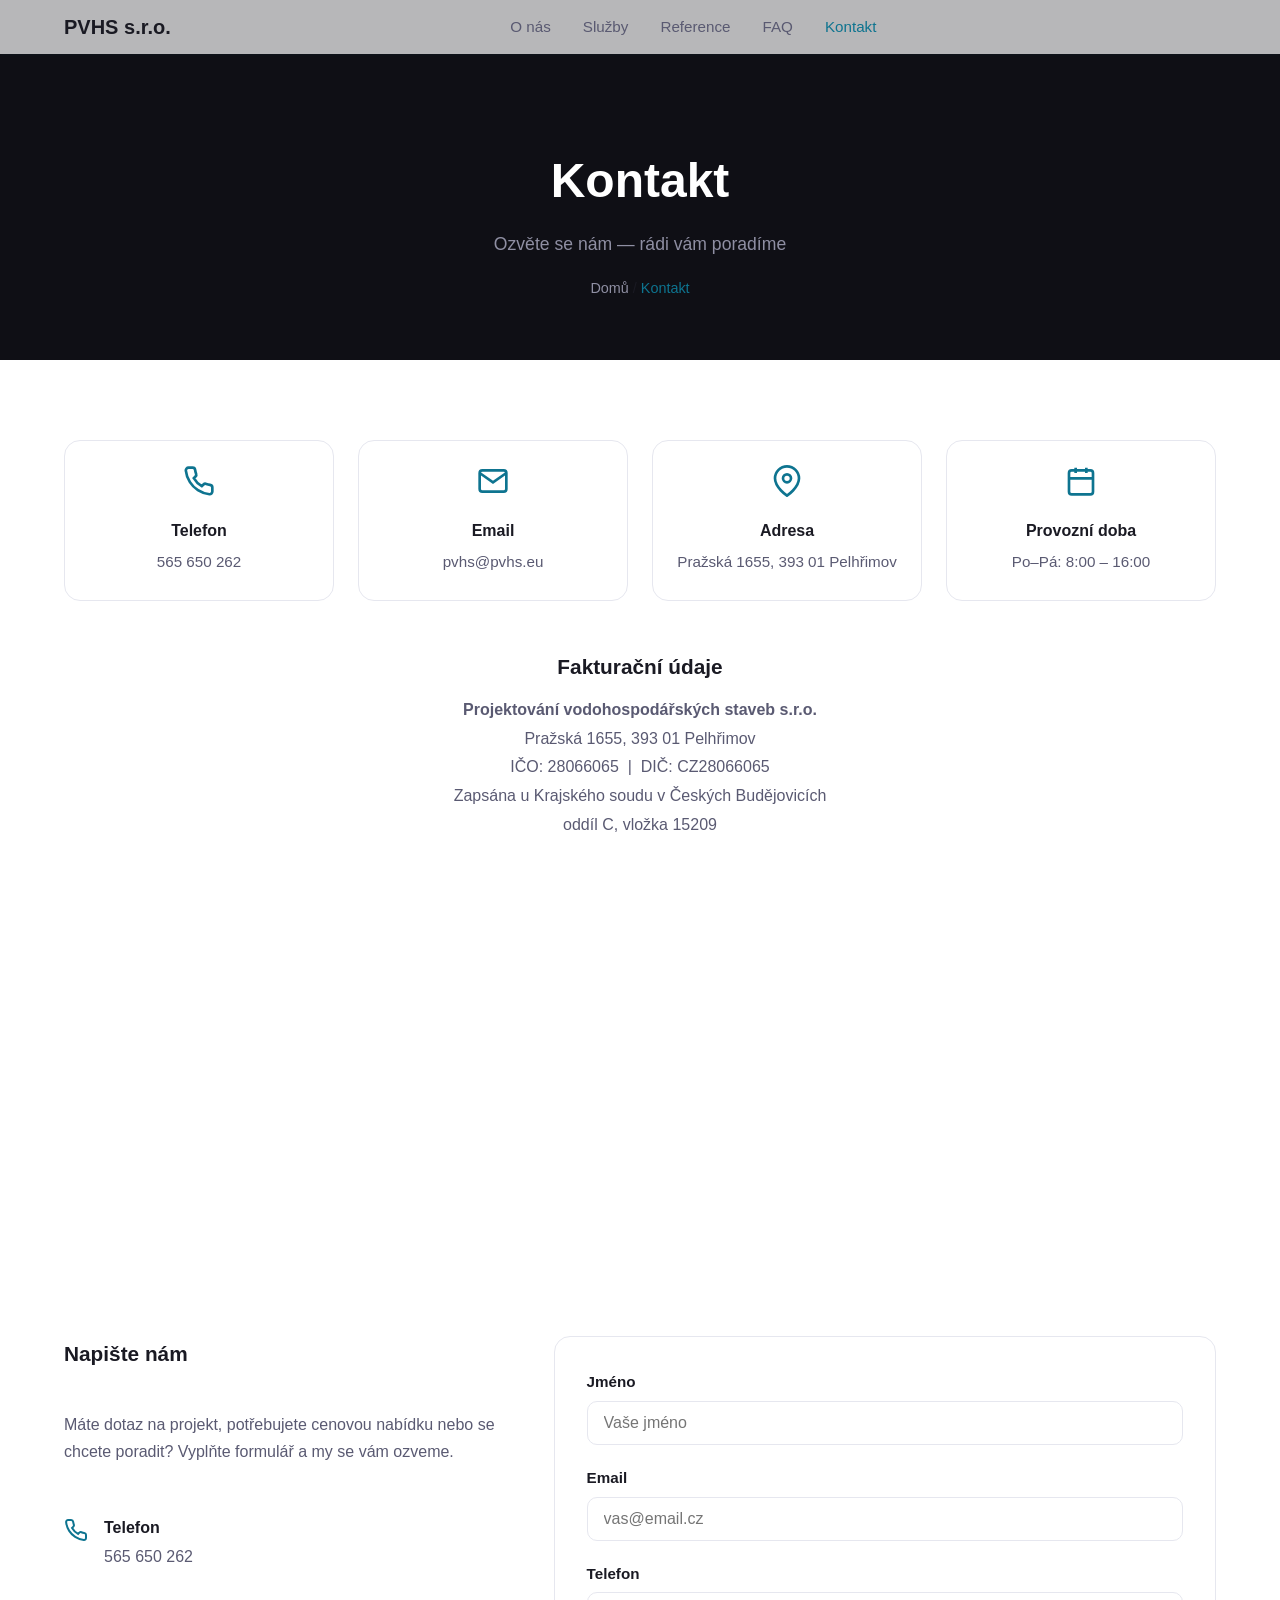
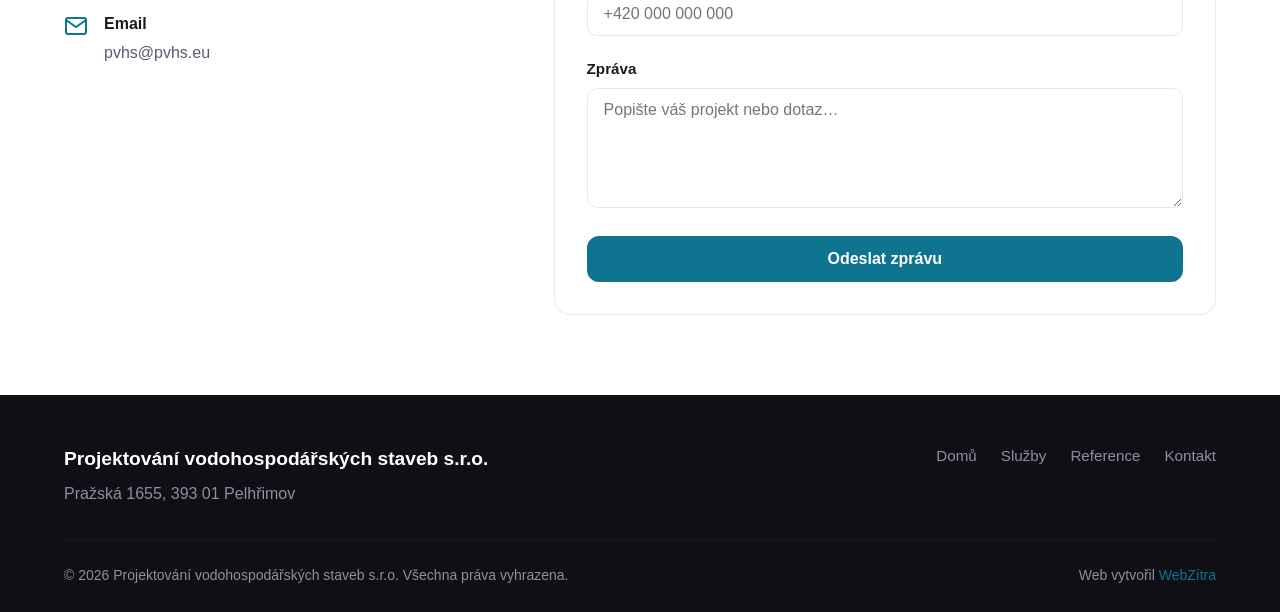
==== commit bc56d10a: "Kontakt: přidána Google mapa sídla Google Maps embed iframe s adresou Pražská 1655, Pelhřimov. Umíst" ====
--- a/kontakt.html
+++ b/kontakt.html
@@ -95,6 +95,19 @@
                 </p>
             </div>
 
+            <!-- Google Maps -->
+            <div class="contact-map" data-animate>
+                <iframe
+                    src="https://www.google.com/maps?q=Pražská+1655,+393+01+Pelhřimov,+Česko&output=embed"
+                    width="100%" height="400"
+                    style="border:0; border-radius: 12px;"
+                    allowfullscreen=""
+                    loading="lazy"
+                    referrerpolicy="no-referrer-when-downgrade"
+                    title="Mapa — PVHS s.r.o., Pražská 1655, Pelhřimov">
+                </iframe>
+            </div>
+
             <!-- Contact form -->
             <div class="contact-grid">
                 <div class="contact-info">
--- a/css/style.css
+++ b/css/style.css
@@ -66,6 +66,9 @@
     --shadow-card: 0 4px 24px rgba(0, 0, 0, 0.25);
 }
 
+/* ── Utilities ── */
+.mobile-br { display: none; }
+
 /* ── Reset ── */
 *, *::before, *::after { margin: 0; padding: 0; box-sizing: border-box; }
 html { scroll-behavior: smooth; scroll-padding-top: 80px; }
@@ -168,16 +171,17 @@
 .hero::before {
     content: '';
     position: absolute;
-    inset: -8px;
-    background: url('../img/photo-8.jpg') center/cover no-repeat;
-    filter: blur(3px);
+    inset: 0;
+    background: url('../img/hero-bg.jpg') center/cover no-repeat;
     z-index: 0;
 }
 .hero::after {
     content: '';
     position: absolute;
     inset: 0;
-    background: linear-gradient(180deg, rgba(6, 25, 35, 0.82) 0%, rgba(6, 30, 40, 0.5) 45%, rgba(6, 25, 35, 0.8) 100%);
+    background:
+        linear-gradient(90deg, rgba(6, 25, 35, 0.82) 0%, rgba(6, 25, 35, 0.6) 50%, rgba(6, 25, 35, 0.4) 100%),
+        linear-gradient(180deg, rgba(6, 25, 35, 0.45) 0%, transparent 30%, transparent 70%, rgba(6, 25, 35, 0.55) 100%);
     z-index: 0;
 }
 .hero-content { max-width: 700px; position: relative; z-index: 1; filter: drop-shadow(0 8px 32px rgba(0, 0, 0, 0.4)); }
@@ -191,6 +195,7 @@
 /* Hero Stats */
 .hero-stats {
     display: flex;
+    justify-content: center;
     gap: 40px;
     padding-top: 32px;
     border-top: 1px solid rgba(255, 255, 255, 0.15);
@@ -448,6 +453,8 @@
 .faq-answer { padding: 0 24px 20px; color: var(--text-dark-muted); }
 
 /* ═══ CONTACT ═══ */
+.contact-map { margin-bottom: 48px; }
+.contact-map iframe { display: block; width: 100%; }
 .contact-grid { display: grid; grid-template-columns: 1fr 1.5fr; gap: 48px; }
 .contact-info { display: flex; flex-direction: column; gap: 24px; }
 .contact-item { display: flex; align-items: flex-start; gap: 16px; }
@@ -604,6 +611,7 @@
     .nav-link { font-size: 1.1rem; }
     .nav-toggle { display: flex; }
 
+    .mobile-br { display: inline; }
     .hero { min-height: 100vh; min-height: 100svh; padding: 100px 0 80px; display: flex; flex-direction: column; justify-content: center; }
     .hero-title { font-size: 2rem; }
     .hero-cta { flex-direction: column; }
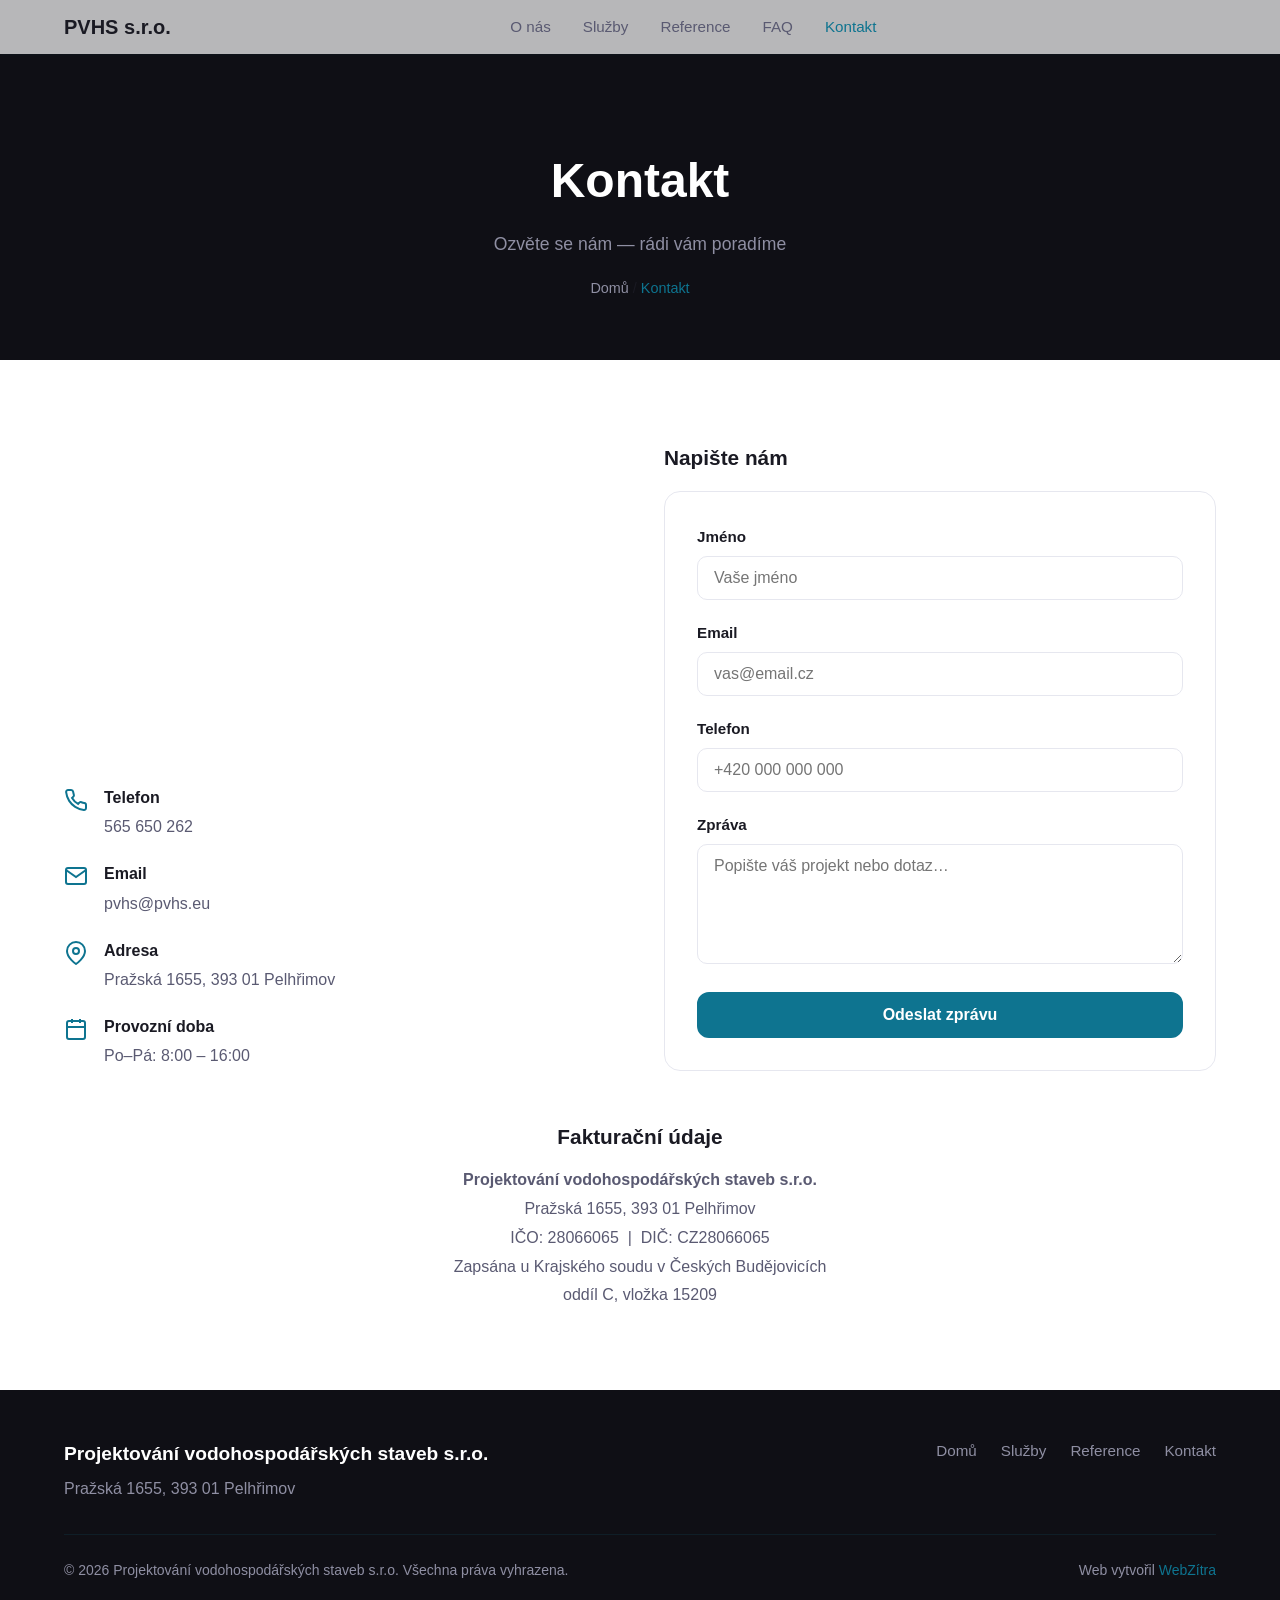
==== commit db52ebfc: "Kontakt: redesign — mapa+údaje vlevo, formulář vpravo 2-sloupcový layout: - Levý sloupec: Google map" ====
--- a/kontakt.html
+++ b/kontakt.html
@@ -59,32 +59,80 @@
     <!-- ═══ MAIN ═══ -->
     <main class="section" id="main">
         <div class="container">
-            <!-- Contact detail cards -->
-            <div class="contact-details">
-                <div class="contact-detail-card" data-animate>
-                    <svg width="32" height="32" viewBox="0 0 24 24" fill="none" stroke="currentColor" stroke-width="2"><path d="M22 16.92v3a2 2 0 01-2.18 2 19.79 19.79 0 01-8.63-3.07 19.5 19.5 0 01-6-6 19.79 19.79 0 01-3.07-8.67A2 2 0 014.11 2h3a2 2 0 012 1.72c.127.96.361 1.903.7 2.81a2 2 0 01-.45 2.11L8.09 9.91a16 16 0 006 6l1.27-1.27a2 2 0 012.11-.45c.907.339 1.85.573 2.81.7A2 2 0 0122 16.92z"/></svg>
-                    <strong>Telefon</strong>
-                    <a href="tel:+420565650262">565 650 262</a>
+            <div class="contact-grid">
+                <!-- Levý sloupec: mapa + kontaktní údaje -->
+                <div class="contact-info">
+                    <div class="contact-map">
+                        <iframe
+                            src="https://www.google.com/maps?q=Pražská+1655,+393+01+Pelhřimov,+Česko&output=embed"
+                            width="100%" height="300"
+                            style="border:0; border-radius: 12px;"
+                            allowfullscreen=""
+                            loading="lazy"
+                            referrerpolicy="no-referrer-when-downgrade"
+                            title="Mapa — PVHS s.r.o., Pražská 1655, Pelhřimov">
+                        </iframe>
+                    </div>
+
+                    <div class="contact-item">
+                        <svg width="24" height="24" viewBox="0 0 24 24" fill="none" stroke="currentColor" stroke-width="2"><path d="M22 16.92v3a2 2 0 01-2.18 2 19.79 19.79 0 01-8.63-3.07 19.5 19.5 0 01-6-6 19.79 19.79 0 01-3.07-8.67A2 2 0 014.11 2h3a2 2 0 012 1.72c.127.96.361 1.903.7 2.81a2 2 0 01-.45 2.11L8.09 9.91a16 16 0 006 6l1.27-1.27a2 2 0 012.11-.45c.907.339 1.85.573 2.81.7A2 2 0 0122 16.92z"/></svg>
+                        <div>
+                            <strong>Telefon</strong>
+                            <a href="tel:+420565650262">565 650 262</a>
+                        </div>
+                    </div>
+                    <div class="contact-item">
+                        <svg width="24" height="24" viewBox="0 0 24 24" fill="none" stroke="currentColor" stroke-width="2"><path d="M4 4h16c1.1 0 2 .9 2 2v12c0 1.1-.9 2-2 2H4c-1.1 0-2-.9-2-2V6c0-1.1.9-2 2-2z"/><path d="M22 6l-10 7L2 6"/></svg>
+                        <div>
+                            <strong>Email</strong>
+                            <a href="mailto:pvhs@pvhs.eu">pvhs@pvhs.eu</a>
+                        </div>
+                    </div>
+                    <div class="contact-item">
+                        <svg width="24" height="24" viewBox="0 0 24 24" fill="none" stroke="currentColor" stroke-width="2"><path d="M21 10c0 7-9 13-9 13s-9-6-9-13a9 9 0 0118 0z"/><circle cx="12" cy="10" r="3"/></svg>
+                        <div>
+                            <strong>Adresa</strong>
+                            <span>Pražská 1655, 393&nbsp;01 Pelhřimov</span>
+                        </div>
+                    </div>
+                    <div class="contact-item">
+                        <svg width="24" height="24" viewBox="0 0 24 24" fill="none" stroke="currentColor" stroke-width="2"><rect x="3" y="4" width="18" height="18" rx="2"/><path d="M16 2v4M8 2v4M3 10h18"/></svg>
+                        <div>
+                            <strong>Provozní doba</strong>
+                            <span>Po–Pá: 8:00 – 16:00</span>
+                        </div>
+                    </div>
                 </div>
-                <div class="contact-detail-card" data-animate>
-                    <svg width="32" height="32" viewBox="0 0 24 24" fill="none" stroke="currentColor" stroke-width="2"><path d="M4 4h16c1.1 0 2 .9 2 2v12c0 1.1-.9 2-2 2H4c-1.1 0-2-.9-2-2V6c0-1.1.9-2 2-2z"/><path d="M22 6l-10 7L2 6"/></svg>
-                    <strong>Email</strong>
-                    <a href="mailto:pvhs@pvhs.eu">pvhs@pvhs.eu</a>
-                </div>
-                <div class="contact-detail-card" data-animate>
-                    <svg width="32" height="32" viewBox="0 0 24 24" fill="none" stroke="currentColor" stroke-width="2"><path d="M21 10c0 7-9 13-9 13s-9-6-9-13a9 9 0 0118 0z"/><circle cx="12" cy="10" r="3"/></svg>
-                    <strong>Adresa</strong>
-                    <span>Pražská 1655, 393&nbsp;01 Pelhřimov</span>
-                </div>
-                <div class="contact-detail-card" data-animate>
-                    <svg width="32" height="32" viewBox="0 0 24 24" fill="none" stroke="currentColor" stroke-width="2"><rect x="3" y="4" width="18" height="18" rx="2"/><path d="M16 2v4M8 2v4M3 10h18"/></svg>
-                    <strong>Provozní doba</strong>
-                    <span>Po–Pá: 8:00 – 16:00</span>
+
+                <!-- Pravý sloupec: formulář -->
+                <div>
+                    <h2 style="font-size: 1.3rem; margin-bottom: 16px;">Napište nám</h2>
+                    <form class="contact-form" name="demo-kontakt" method="POST" data-netlify="true" netlify-honeypot="bot-field">
+                        <input type="hidden" name="bot-field">
+                        <input type="hidden" name="form-name" value="demo-kontakt">
+                        <div class="form-group">
+                            <label for="name">Jméno</label>
+                            <input type="text" id="name" name="name" required placeholder="Vaše jméno">
+                        </div>
+                        <div class="form-group">
+                            <label for="email">Email</label>
+                            <input type="email" id="email" name="email" required placeholder="vas@email.cz">
+                        </div>
+                        <div class="form-group">
+                            <label for="phone">Telefon</label>
+                            <input type="tel" id="phone" name="phone" placeholder="+420 000 000 000">
+                        </div>
+                        <div class="form-group">
+                            <label for="message">Zpráva</label>
+                            <textarea id="message" name="message" rows="5" required placeholder="Popište váš projekt nebo dotaz…"></textarea>
+                        </div>
+                        <button type="submit" class="btn btn-primary btn-full">Odeslat zprávu</button>
+                    </form>
                 </div>
             </div>
 
-            <!-- Firemní údaje -->
-            <div style="max-width: 600px; margin: 0 auto 48px; text-align: center;">
+            <!-- Fakturační údaje -->
+            <div style="max-width: 600px; margin: 48px auto 0; text-align: center;">
                 <h2 style="font-size: 1.3rem; margin-bottom: 12px;">Fakturační údaje</h2>
                 <p style="color: var(--text-muted); line-height: 1.8;">
                     <strong>Projektování vodohospodářských staveb s.r.o.</strong><br>
@@ -93,62 +141,6 @@
                     Zapsána u&nbsp;Krajského soudu v&nbsp;Českých Budějovicích<br>
                     oddíl C, vložka 15209
                 </p>
-            </div>
-
-            <!-- Google Maps -->
-            <div class="contact-map" data-animate>
-                <iframe
-                    src="https://www.google.com/maps?q=Pražská+1655,+393+01+Pelhřimov,+Česko&output=embed"
-                    width="100%" height="400"
-                    style="border:0; border-radius: 12px;"
-                    allowfullscreen=""
-                    loading="lazy"
-                    referrerpolicy="no-referrer-when-downgrade"
-                    title="Mapa — PVHS s.r.o., Pražská 1655, Pelhřimov">
-                </iframe>
-            </div>
-
-            <!-- Contact form -->
-            <div class="contact-grid">
-                <div class="contact-info">
-                    <h2 style="font-size: 1.3rem; margin-bottom: 16px;">Napište nám</h2>
-                    <p style="color: var(--text-muted); margin-bottom: 24px;">Máte dotaz na projekt, potřebujete cenovou nabídku nebo se chcete poradit? Vyplňte formulář a&nbsp;my se vám ozveme.</p>
-                    <div class="contact-item">
-                        <svg width="24" height="24" viewBox="0 0 24 24" fill="none" stroke="currentColor" stroke-width="2"><path d="M22 16.92v3a2 2 0 01-2.18 2 19.79 19.79 0 01-8.63-3.07 19.5 19.5 0 01-6-6 19.79 19.79 0 01-3.07-8.67A2 2 0 014.11 2h3a2 2 0 012 1.72c.127.96.361 1.903.7 2.81a2 2 0 01-.45 2.11L8.09 9.91a16 16 0 006 6l1.27-1.27a2 2 0 012.11-.45c.907.339 1.85.573 2.81.7A2 2 0 0122 16.92z"/></svg>
-                        <div>
-                            <strong>Telefon</strong>
-                            <a href="tel:+420565650262">565 650 262</a>
-                        </div>
-                    </div>
-                    <div class="contact-item" style="margin-top: 16px;">
-                        <svg width="24" height="24" viewBox="0 0 24 24" fill="none" stroke="currentColor" stroke-width="2"><path d="M4 4h16c1.1 0 2 .9 2 2v12c0 1.1-.9 2-2 2H4c-1.1 0-2-.9-2-2V6c0-1.1.9-2 2-2z"/><path d="M22 6l-10 7L2 6"/></svg>
-                        <div>
-                            <strong>Email</strong>
-                            <a href="mailto:pvhs@pvhs.eu">pvhs@pvhs.eu</a>
-                        </div>
-                    </div>
-                </div>
-                <form class="contact-form" name="demo-kontakt" method="POST" data-netlify="true" netlify-honeypot="bot-field">
-                    <input type="hidden" name="bot-field">
-                    <input type="hidden" name="form-name" value="demo-kontakt">
-                    <div class="form-group">
-                        <label for="name">Jméno</label>
-                        <input type="text" id="name" name="name" required placeholder="Vaše jméno">
-                    </div>
-                    <div class="form-group">
-                        <label for="email">Email</label>
-                        <input type="email" id="email" name="email" required placeholder="vas@email.cz">
-                    </div>
-                    <div class="form-group">
-                        <label for="phone">Telefon</label>
-                        <input type="tel" id="phone" name="phone" placeholder="+420 000 000 000">
-                    </div>
-                    <div class="form-group">
-                        <label for="message">Zpráva</label>
-                        <textarea id="message" name="message" rows="5" required placeholder="Popište váš projekt nebo dotaz…"></textarea>
-                    </div>
-                    <button type="submit" class="btn btn-primary btn-full">Odeslat zprávu</button>
-                </form>
             </div>
         </div>
     </main>
--- a/css/style.css
+++ b/css/style.css
@@ -453,10 +453,10 @@
 .faq-answer { padding: 0 24px 20px; color: var(--text-dark-muted); }
 
 /* ═══ CONTACT ═══ */
-.contact-map { margin-bottom: 48px; }
+.contact-map { margin-bottom: 24px; }
 .contact-map iframe { display: block; width: 100%; }
-.contact-grid { display: grid; grid-template-columns: 1fr 1.5fr; gap: 48px; }
-.contact-info { display: flex; flex-direction: column; gap: 24px; }
+.contact-grid { display: grid; grid-template-columns: 1fr 1fr; gap: 48px; align-items: start; }
+.contact-info { display: flex; flex-direction: column; gap: 20px; }
 .contact-item { display: flex; align-items: flex-start; gap: 16px; }
 .contact-item svg { color: var(--primary); flex-shrink: 0; margin-top: 4px; }
 .contact-item strong { display: block; margin-bottom: 2px; }
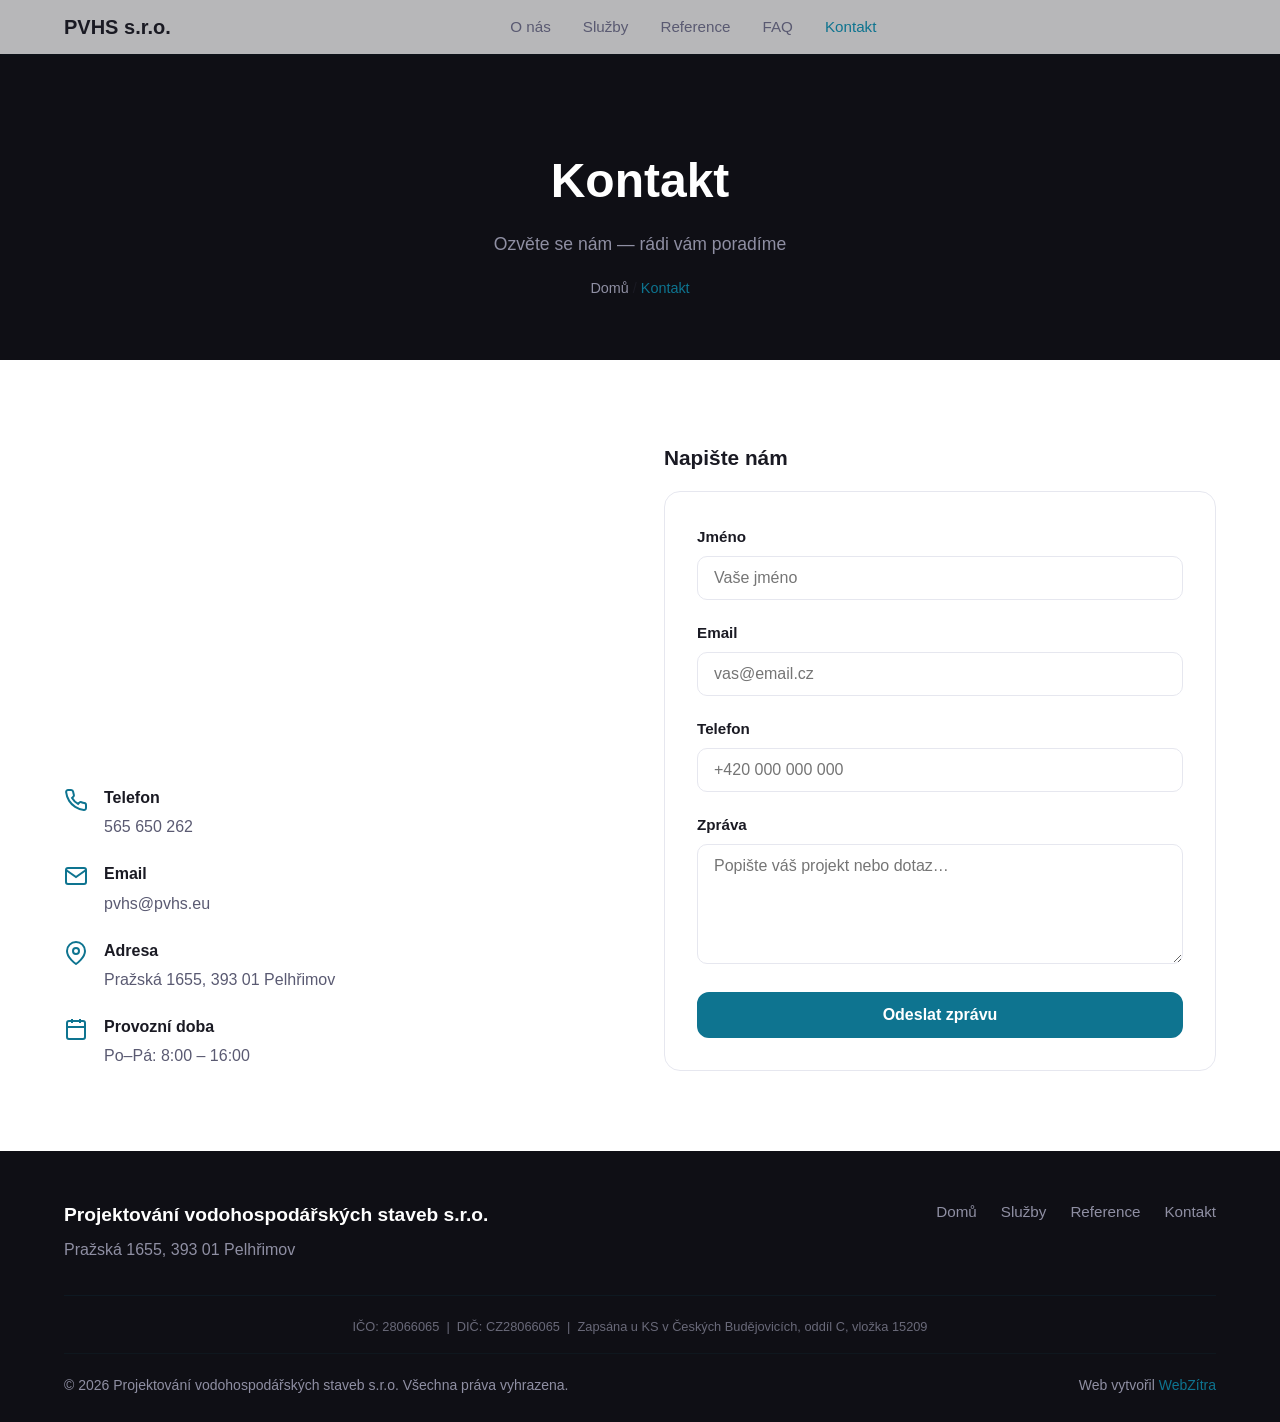
==== commit 87b93f91: "Fakturační údaje přesunuty do footeru IČO/DIČ/zápis v OR přidány do patičky všech 3 stránek. Odstran" ====
--- a/kontakt.html
+++ b/kontakt.html
@@ -131,17 +131,6 @@
                 </div>
             </div>
 
-            <!-- Fakturační údaje -->
-            <div style="max-width: 600px; margin: 48px auto 0; text-align: center;">
-                <h2 style="font-size: 1.3rem; margin-bottom: 12px;">Fakturační údaje</h2>
-                <p style="color: var(--text-muted); line-height: 1.8;">
-                    <strong>Projektování vodohospodářských staveb s.r.o.</strong><br>
-                    Pražská 1655, 393&nbsp;01 Pelhřimov<br>
-                    IČO: 28066065 &nbsp;|&nbsp; DIČ: CZ28066065<br>
-                    Zapsána u&nbsp;Krajského soudu v&nbsp;Českých Budějovicích<br>
-                    oddíl C, vložka 15209
-                </p>
-            </div>
         </div>
     </main>
 
@@ -160,6 +149,9 @@
                     <a href="kontakt.html">Kontakt</a>
                 </div>
             </div>
+            <div class="footer-billing">
+                <p>IČO: 28066065 &nbsp;|&nbsp; DIČ: CZ28066065 &nbsp;|&nbsp; Zapsána u&nbsp;KS v&nbsp;Českých Budějovicích, oddíl C, vložka 15209</p>
+            </div>
             <div class="footer-bottom">
                 <p>&copy; 2026 Projektování vodohospodářských staveb s.r.o. Všechna práva vyhrazena.</p>
                 <p class="footer-credit">Web vytvořil <a href="https://webzitra.cz" target="_blank" rel="noopener">WebZítra</a></p>
--- a/css/style.css
+++ b/css/style.css
@@ -493,7 +493,8 @@
 .footer-links { display: flex; gap: 24px; }
 .footer-links a { color: var(--text-dark-muted); font-size: 0.95rem; }
 .footer-links a:hover { color: var(--primary); }
-.footer-bottom { border-top: 1px solid rgba(14, 116, 144, 0.15); padding-top: 24px; display: flex; justify-content: space-between; font-size: 0.875rem; }
+.footer-billing { border-top: 1px solid rgba(14, 116, 144, 0.15); padding-top: 20px; margin-bottom: 16px; font-size: 0.8rem; color: var(--text-dark-muted); text-align: center; opacity: 0.7; }
+.footer-bottom { border-top: 1px solid rgba(14, 116, 144, 0.08); padding-top: 20px; display: flex; justify-content: space-between; font-size: 0.875rem; }
 .footer-credit a { color: var(--primary); }
 
 /* ═══ SCROLL TO TOP ═══ */
